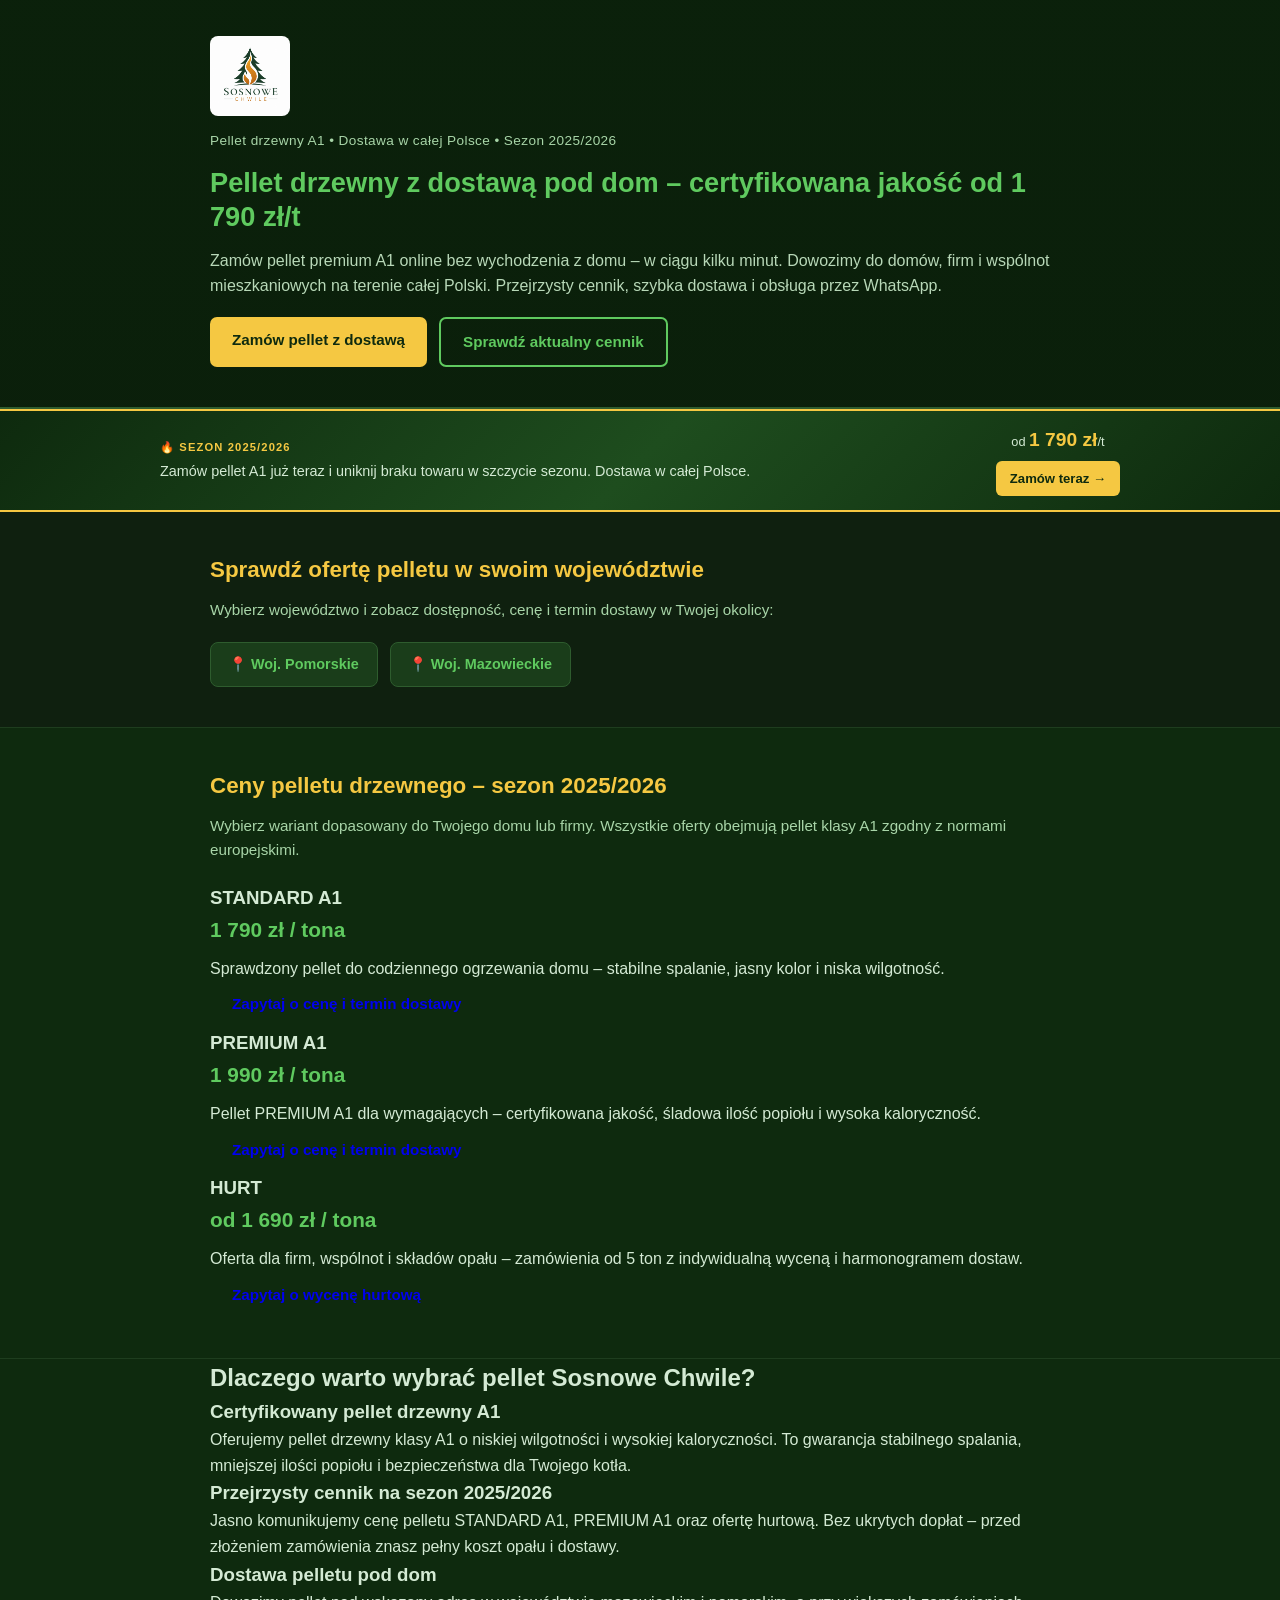
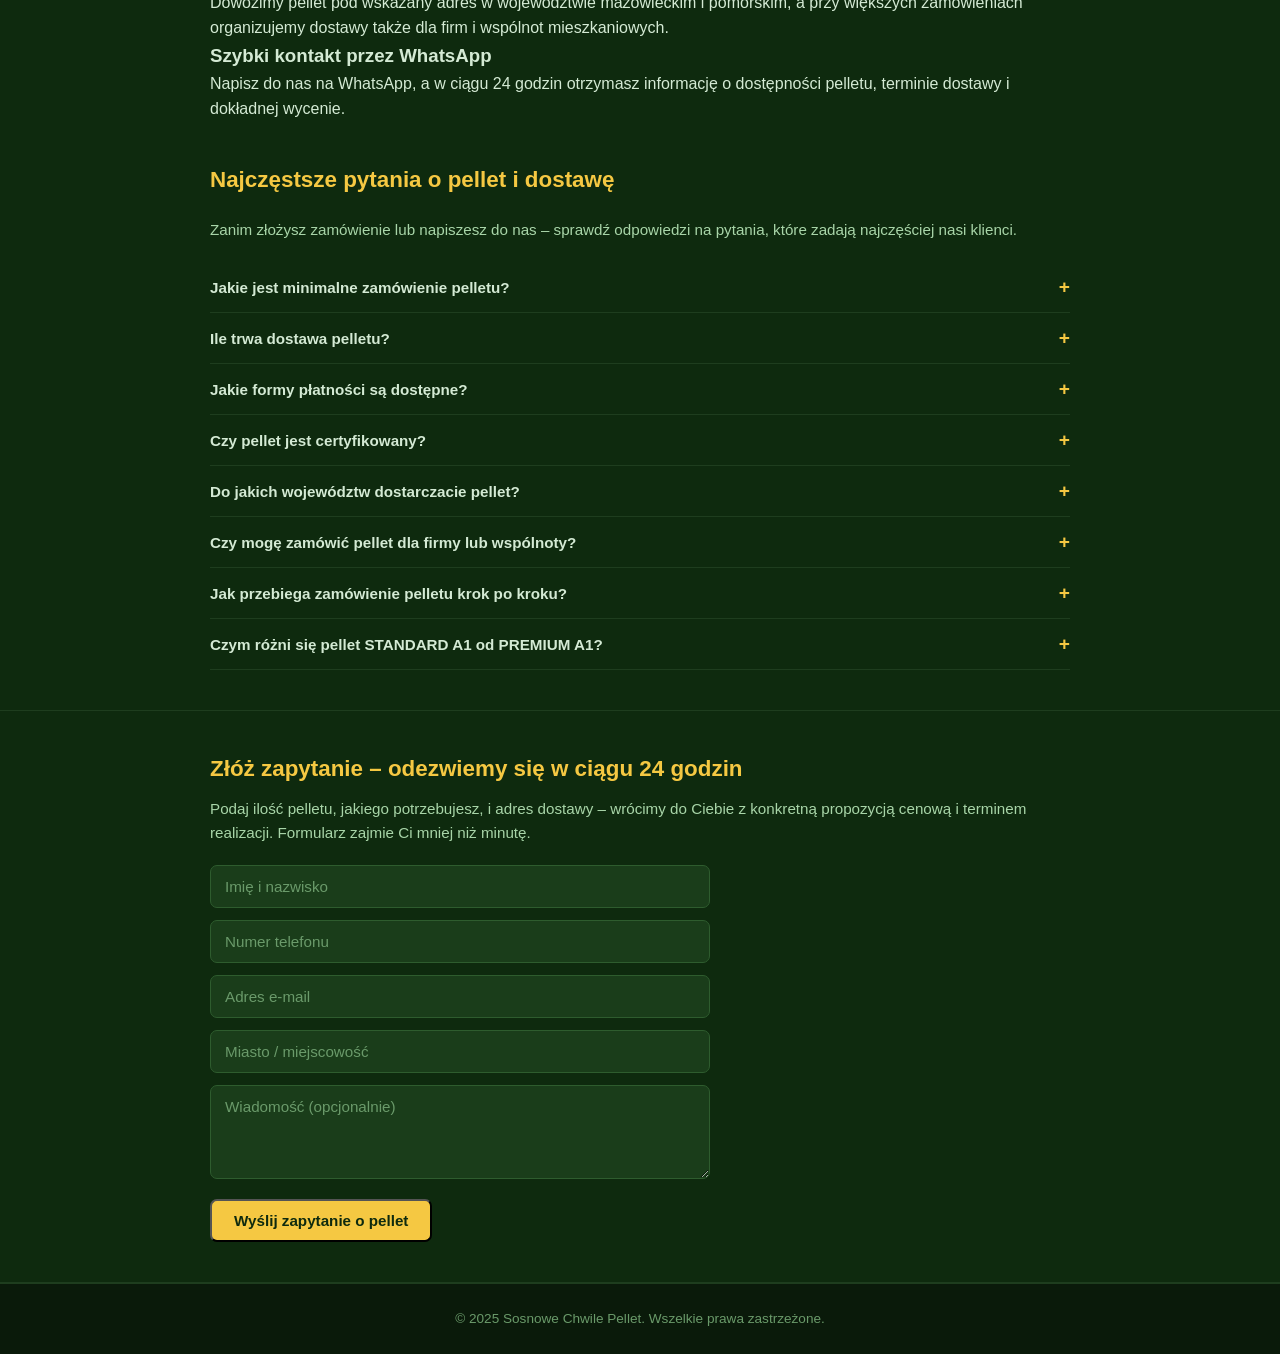
==== index.html @ df9f2a6e "Update index.html" ====
<!DOCTYPE html>
<html lang="pl">
<head>
  <meta charset="UTF-8" />
  <meta name="viewport" content="width=device-width, initial-scale=1.0" />
  <title>Pellet drzewny z dostawą w całej Polsce – Sosnowe Chwile | od 1 790 zł/t</title>
  <meta name="description" content="Kup certyfikowany pellet drzewny A1 online z dostawą pod dom w całej Polsce. Pellet STANDARD i PREMIUM dostępny już od 1 790 zł/t. Zamów przez WhatsApp lub formularz – dostawa w 2–5 dni roboczych." />
  <link rel="stylesheet" href="style.css" />

  <script type="application/ld+json">
  {
    "@context": "https://schema.org",
    "@type": "FAQPage",
    "mainEntity": [
      {
        "@type": "Question",
        "name": "Jakie jest minimalne zamówienie pelletu?",
        "acceptedAnswer": {
          "@type": "Answer",
          "text": "Minimalne zamówienie to zwykle jedna paleta pelletu (około 1 tona). W przypadku dostaw hurtowych minimalny próg wynosi 5 ton na jedno miejsce rozładunku."
        }
      },
      {
        "@type": "Question",
        "name": "Ile trwa dostawa pelletu?",
        "acceptedAnswer": {
          "@type": "Answer",
          "text": "Standardowo od 2 do 5 dni roboczych od potwierdzenia zamówienia. W szczycie sezonu grzewczego zalecamy zamawiać z wyprzedzeniem."
        }
      },
      {
        "@type": "Question",
        "name": "Jakie formy płatności są dostępne?",
        "acceptedAnswer": {
          "@type": "Answer",
          "text": "Możesz zapłacić przelewem, kartą lub online przez PayPal. Przy zamówieniach hurtowych pobieramy zaliczkę w wysokości 20–40% wartości zamówienia."
        }
      },
      {
        "@type": "Question",
        "name": "Czy pellet jest certyfikowany?",
        "acceptedAnswer": {
          "@type": "Answer",
          "text": "Tak – oferujemy wyłącznie pellet drzewny klasy A1, zgodny z normami europejskimi. Charakteryzuje się niską wilgotnością, wysoką kalorycznością i minimalną ilością popiołu."
        }
      },
      {
        "@type": "Question",
        "name": "Do jakich województw dostarczacie pellet?",
        "acceptedAnswer": {
          "@type": "Answer",
          "text": "Aktualnie obsługujemy województwo mazowieckie i pomorskie. Jeśli nie ma Twojego regionu na liście, napisz do nas – sprawdzimy możliwości dostawy w Twojej okolicy."
        }
      },
      {
        "@type": "Question",
        "name": "Czy mogę zamówić pellet dla firmy lub wspólnoty?",
        "acceptedAnswer": {
          "@type": "Answer",
          "text": "Tak – posiadamy specjalną ofertę hurtową dla firm, wspólnot mieszkaniowych, spółdzielni, hoteli i składów opału. Zamówienia od 5 ton, indywidualna wycena i możliwość planowania dostaw na cały sezon."
        }
      },
      {
        "@type": "Question",
        "name": "Jak przebiega zamówienie pelletu krok po kroku?",
        "acceptedAnswer": {
          "@type": "Answer",
          "text": "Wystarczy napisać do nas przez WhatsApp lub wypełnić formularz na stronie. Odezwiemy się w ciągu 24 godzin z potwierdzeniem dostępności, ceną i terminem dostawy."
        }
      },
      {
        "@type": "Question",
        "name": "Czym różni się pellet STANDARD A1 od PREMIUM A1?",
        "acceptedAnswer": {
          "@type": "Answer",
          "text": "Oba warianty to pellet klasy A1, jednak PREMIUM A1 wyróżnia się wyższą kalorycznością, śladową ilością popiołu i bardziej jednorodnym składem. STANDARD A1 to świetny wybór dla większości domowych kotłów w dobrej cenie."
        }
      }
    ]
  }
  </script>
</head>
<body>

  <header class="hero">
    <div class="container hero-inner">
      <img src="logo-sosnowe-chwile.png" alt="Sosnowe Chwile" class="logo">
      <span class="badge">Pellet drzewny A1 • Dostawa w całej Polsce • Sezon 2025/2026</span>
      <h1>Pellet drzewny z dostawą pod dom – certyfikowana jakość od 1 790 zł/t</h1>
      <p>Zamów pellet premium A1 online bez wychodzenia z domu – w ciągu kilku minut. Dowozimy do domów, firm i wspólnot mieszkaniowych na terenie całej Polski. Przejrzysty cennik, szybka dostawa i obsługa przez WhatsApp.</p>
      <div class="hero-actions">
        <a class="btn btn-primary" href="#zamow">Zamów pellet z dostawą</a>
        <a class="btn btn-secondary" href="#oferta">Sprawdź aktualny cennik</a>
      </div>
    </div>
  </header>

  <!-- Baner promocyjny -->
  <section class="banner-promo">
    <a href="#oferta" class="banner-link">
      <div class="banner-inner">
        <div class="banner-left">
          <span class="banner-badge">🔥 SEZON 2025/2026</span>
          <p class="banner-headline">Zamów pellet A1 już teraz i uniknij braku towaru w szczycie sezonu. Dostawa w całej Polsce.</p>
        </div>
        <div class="banner-right">
          <span class="banner-price">od <strong>1 790 zł</strong>/t</span>
          <span class="banner-btn">Zamów teraz →</span>
        </div>
      </div>
    </a>
  </section>

  <!-- Sekcja Regionów -->
  <section class="section region-section">
    <div class="container">
      <h2>Sprawdź ofertę pelletu w swoim województwie</h2>
      <p class="lead">Wybierz województwo i zobacz dostępność, cenę i termin dostawy w Twojej okolicy:</p>
      <div class="region-grid">
        <a href="/pomorskie" class="btn-region">📍 Woj. Pomorskie</a>
        <a href="/mazowieckie" class="btn-region">📍 Woj. Mazowieckie</a>
      </div>
    </div>
  </section>

  <!-- Sekcja Oferty / Cennik -->
  <section id="oferta" class="section">
    <div class="container">
      <h2>Ceny pelletu drzewnego – sezon 2025/2026</h2>
      <p class="lead">
        Wybierz wariant dopasowany do Twojego domu lub firmy. Wszystkie oferty obejmują pellet klasy A1 zgodny z normami europejskimi.
      </p>

      <div class="offer-grid">
        <article class="offer-card">
          <h3>STANDARD A1</h3>
          <p class="price">1 790 zł / tona</p>
          <p>Sprawdzony pellet do codziennego ogrzewania domu – stabilne spalanie, jasny kolor i niska wilgotność.</p>
          <a class="btn" href="https://wa.me/48793573900?text=Dzie%C5%84%20dobry,%20interesuje%20mnie%20Pellet%20STANDARD%20A1">
            Zapytaj o cenę i termin dostawy
          </a>
        </article>

        <article class="offer-card featured">
          <h3>PREMIUM A1</h3>
          <p class="price">1 990 zł / tona</p>
          <p>Pellet PREMIUM A1 dla wymagających – certyfikowana jakość, śladowa ilość popiołu i wysoka kaloryczność.</p>
          <a class="btn" href="https://wa.me/48793573900?text=Dzie%C5%84%20dobry,%20interesuje%20mnie%20Pellet%20PREMIUM%20A1">
            Zapytaj o cenę i termin dostawy
          </a>
        </article>

        <article class="offer-card">
          <h3>HURT</h3>
          <p class="price">od 1 690 zł / tona</p>
          <p>Oferta dla firm, wspólnot i składów opału – zamówienia od 5 ton z indywidualną wyceną i harmonogramem dostaw.</p>
          <a class="btn" href="https://wa.me/48793573900?text=Dzie%C5%84%20dobry,%20interesuje%20mnie%20oferta%20HURTOWA">
            Zapytaj o wycenę hurtową
          </a>
        </article>
      </div>
    </div>
  </section>

  <!-- Sekcja korzyści (opcjonalna – możesz podpiąć CSS pod .benefits / .benefits-grid) -->
  <section class="benefits">
    <div class="container">
      <h2>Dlaczego warto wybrać pellet Sosnowe Chwile?</h2>
      <div class="benefits-grid">
        <article class="benefit">
          <h3>Certyfikowany pellet drzewny A1</h3>
          <p>
            Oferujemy pellet drzewny klasy A1 o niskiej wilgotności i wysokiej kaloryczności. To gwarancja stabilnego spalania, mniejszej ilości popiołu i bezpieczeństwa dla Twojego kotła.
          </p>
        </article>

        <article class="benefit">
          <h3>Przejrzysty cennik na sezon 2025/2026</h3>
          <p>
            Jasno komunikujemy cenę pelletu STANDARD A1, PREMIUM A1 oraz ofertę hurtową. Bez ukrytych dopłat – przed złożeniem zamówienia znasz pełny koszt opału i dostawy.
          </p>
        </article>

        <article class="benefit">
          <h3>Dostawa pelletu pod dom</h3>
          <p>
            Dowozimy pellet pod wskazany adres w województwie mazowieckim i pomorskim, a przy większych zamówieniach organizujemy dostawy także dla firm i wspólnot mieszkaniowych.
          </p>
        </article>

        <article class="benefit">
          <h3>Szybki kontakt przez WhatsApp</h3>
          <p>
            Napisz do nas na WhatsApp, a w ciągu 24 godzin otrzymasz informację o dostępności pelletu, terminie dostawy i dokładnej wycenie.
          </p>
        </article>
      </div>
    </div>
  </section>

  <!-- FAQ -->
  <section class="faq-section" id="faq">
    <div class="container">
      <h2>Najczęstsze pytania o pellet i dostawę</h2>
      <p class="lead">Zanim złożysz zamówienie lub napiszesz do nas – sprawdź odpowiedzi na pytania, które zadają najczęściej nasi klienci.</p>

      <div class="faq-item">
        <button class="faq-question">Jakie jest minimalne zamówienie pelletu? <span class="faq-icon">+</span></button>
        <div class="faq-answer"><p>Minimalne zamówienie to zwykle jedna paleta pelletu (około 1 tona). W przypadku dostaw hurtowych minimalny próg wynosi 5 ton na jedno miejsce rozładunku.</p></div>
      </div>

      <div class="faq-item">
        <button class="faq-question">Ile trwa dostawa pelletu? <span class="faq-icon">+</span></button>
        <div class="faq-answer"><p>Standardowo dostawa zajmuje od 2 do 5 dni roboczych od potwierdzenia zamówienia. W szczycie sezonu grzewczego zalecamy zamawiać z wyprzedzeniem – dostępność terminów jest wtedy ograniczona.</p></div>
      </div>

      <div class="faq-item">
        <button class="faq-question">Jakie formy płatności są dostępne? <span class="faq-icon">+</span></button>
        <div class="faq-answer"><p>Możesz zapłacić przelewem, kartą lub online przez PayPal. Przy zamówieniach hurtowych pobieramy zaliczkę w wysokości 20–40% wartości zamówienia – reszta płatna najpóźniej w dniu dostawy.</p></div>
      </div>

      <div class="faq-item">
        <button class="faq-question">Czy pellet jest certyfikowany? <span class="faq-icon">+</span></button>
        <div class="faq-answer"><p>Tak – oferujemy wyłącznie pellet drzewny klasy A1, zgodny z normami europejskimi. Charakteryzuje się niską wilgotnością, wysoką kalorycznością i minimalną ilością popiołu. Nadaje się do wszystkich typów kotłów i kominków na pellet.</p></div>
      </div>

      <div class="faq-item">
        <button class="faq-question">Do jakich województw dostarczacie pellet? <span class="faq-icon">+</span></button>
        <div class="faq-answer"><p>Aktualnie obsługujemy województwo mazowieckie i pomorskie. Jeśli nie ma Twojego regionu na liście, napisz do nas przez WhatsApp lub formularz – sprawdzimy możliwości dostawy w Twojej okolicy.</p></div>
      </div>

      <div class="faq-item">
        <button class="faq-question">Czy mogę zamówić pellet dla firmy lub wspólnoty? <span class="faq-icon">+</span></button>
        <div class="faq-answer"><p>Tak – posiadamy specjalną ofertę hurtową dla firm, wspólnot mieszkaniowych, spółdzielni, hoteli i składów opału. Zamówienia od 5 ton, indywidualna wycena i możliwość planowania dostaw na cały sezon grzewczy.</p></div>
      </div>

      <div class="faq-item">
        <button class="faq-question">Jak przebiega zamówienie pelletu krok po kroku? <span class="faq-icon">+</span></button>
        <div class="faq-answer"><p>Wystarczy napisać do nas przez WhatsApp lub wypełnić formularz na stronie. Odezwiemy się w ciągu 24 godzin z potwierdzeniem dostępności, ceną i proponowanym terminem dostawy. Po wpłacie zaliczki rezerwujemy dla Ciebie towar i transport.</p></div>
      </div>

      <div class="faq-item">
        <button class="faq-question">Czym różni się pellet STANDARD A1 od PREMIUM A1? <span class="faq-icon">+</span></button>
        <div class="faq-answer"><p>Oba warianty to pellet klasy A1, jednak PREMIUM A1 wyróżnia się wyższą kalorycznością, śladową ilością popiołu i bardziej jednorodnym składem. Sprawdzi się szczególnie w nowoczesnych kotłach. STANDARD A1 to świetny wybór dla większości domowych kotłów w dobrej cenie.</p></div>
      </div>

    </div>
  </section>

  <!-- Formularz kontaktowy -->
  <section class="section" id="zamow">
    <div class="container">
      <h2>Złóż zapytanie – odezwiemy się w ciągu 24 godzin</h2>
      <p class="lead">Podaj ilość pelletu, jakiego potrzebujesz, i adres dostawy – wrócimy do Ciebie z konkretną propozycją cenową i terminem realizacji. Formularz zajmie Ci mniej niż minutę.</p>
      <div class="form-wrap">
        <form action="https://formspree.io/f/xnnjovkv" method="POST">
          <input type="text" name="name" placeholder="Imię i nazwisko" required />
          <input type="tel" name="phone" placeholder="Numer telefonu" required />
          <input type="email" name="email" placeholder="Adres e-mail" required />
          <input type="text" name="city" placeholder="Miasto / miejscowość" required />
          <textarea name="message" rows="4" placeholder="Wiadomość (opcjonalnie)"></textarea>
          <button class="btn btn-primary" type="submit">Wyślij zapytanie o pellet</button>
        </form>
      </div>
    </div>
  </section>

  <footer class="footer">
    <div class="container">
      <p>© 2025 Sosnowe Chwile Pellet. Wszelkie prawa zastrzeżone.</p>
    </div>
  </footer>

  <script>
    document.querySelectorAll('.faq-question').forEach(btn => {
      btn.addEventListener('click', () => {
        const item = btn.closest('.faq-item');
        item.classList.toggle('open');
      });
    });
  </script>
</body>
</html>
---- style.css ----
/* === RESET & BASE === */
*, *::before, *::after {
  box-sizing: border-box;
  margin: 0;
  padding: 0;
}

body {
  font-family: 'Segoe UI', Arial, sans-serif;
  background-color: #0e2a0e;
  color: #d4ead4;
  line-height: 1.6;
}

.container {
  max-width: 900px;
  margin: 0 auto;
  padding: 0 20px;
}

/* === HERO === */
.hero {
  background-image:
    linear-gradient(rgba(10, 30, 10, 0.78), rgba(10, 30, 10, 0.88)),
    url('https://images.unsplash.com/photo-1611273426858-450d8e3c9fce?w=1200&q=80');
  background-size: cover;
  background-position: center;
  background-repeat: no-repeat;
  border-bottom: 2px solid #2e5c2e;
  margin-top: 0;
}

.hero-inner {
  padding: 36px 20px 40px;
  display: flex;
  flex-direction: column;
  gap: 14px;
}

.logo {
  width: 80px;
  height: auto;
  border-radius: 8px;
}

.badge {
  font-size: 0.85rem;
  color: #a8d5a8;
  letter-spacing: 0.03em;
}

.hero h1 {
  font-size: 1.7rem;
  color: #5fca5f;
  line-height: 1.25;
}

.hero p {
  font-size: 1rem;
  color: #b8d8b8;
}

.hero-actions {
  display: flex;
  gap: 12px;
  flex-wrap: wrap;
  margin-top: 4px;
}

/* === BUTTONS === */
.btn {
  display: inline-block;
  padding: 11px 22px;
  border-radius: 7px;
  font-weight: 700;
  font-size: 0.95rem;
  text-decoration: none;
  transition: background 0.2s;
}

.btn-primary {
  background: #f5c842;
  color: #0e2a0e;
}

.btn-primary:hover { background: #ffd700; }

.btn-secondary {
  background: transparent;
  color: #5fca5f;
  border: 2px solid #5fca5f;
}

.btn-secondary:hover {
  background: #5fca5f;
  color: #0e2a0e;
}

.btn-whatsapp {
  background: #25D366;
  color: #fff;
  padding: 10px 18px;
  border-radius: 7px;
  font-weight: 700;
  text-decoration: none;
  display: inline-block;
  margin-top: 8px;
}

.btn-whatsapp:hover { background: #1ebe5b; }
/* === BANER === */
.banner-promo {
  width: 100%;
  background: linear-gradient(135deg, #0e2a0e 0%, #1e4d1e 50%, #0e2a0e 100%);
  border-top: 2px solid #f5c842;
  border-bottom: 2px solid #f5c842;
}

.banner-link {
  display: block;
  text-decoration: none;
  padding: 14px 20px;
}

.banner-inner {
  display: flex;
  align-items: center;
  justify-content: space-between;
  gap: 12px;
  max-width: 960px;
  margin: 0 auto;
}

.banner-left {
  display: flex;
  flex-direction: column;
  gap: 3px;
}

.banner-badge {
  font-size: 0.7rem;
  font-weight: 700;
  letter-spacing: 0.1em;
  text-transform: uppercase;
  color: #f5c842;
}

.banner-headline {
  margin: 0;
  font-size: 0.9rem;
  color: #d4ead4;
}

.banner-right {
  display: flex;
  flex-direction: column;
  align-items: center;
  gap: 5px;
  flex-shrink: 0;
}

.banner-price { font-size: 0.8rem; color: #d4ead4; }
.banner-price strong { font-size: 1.2rem; color: #f5c842; font-weight: 800; }

.banner-btn {
  background: #f5c842;
  color: #0e2a0e;
  padding: 7px 14px;
  border-radius: 6px;
  font-weight: 700;
  font-size: 0.82rem;
  white-space: nowrap;
}

.banner-link:hover .banner-btn { background: #ffd700; }

/* === SEKCJE === */
.section { padding: 40px 0; border-bottom: 1px solid #1e3d1e; }
.section h2 { font-size: 1.4rem; color: #f5c842; margin-bottom: 10px; }
.lead { color: #a8d5a8; font-size: 0.95rem; margin-bottom: 20px; }

.region-section { background: #0f200f; }
.region-grid { display: flex; flex-wrap: wrap; gap: 12px; margin-top: 12px; }

.btn-region {
  background: #1a3d1a;
  color: #5fca5f;
  border: 1px solid #2e5c2e;
  padding: 10px 18px;
  border-radius: 8px;
  text-decoration: none;
  font-size: 0.9rem;
  font-weight: 600;
}

.btn-region:hover { background: #2e5c2e; }

/* === CENNIK === */
.pricing-grid {
  display: flex;
  gap: 16px;
  overflow-x: auto;
  padding-bottom: 12px;
  scroll-snap-type: x mandatory;
  -webkit-overflow-scrolling: touch;
}

.pricing-card {
  min-width: 220px;
  flex-shrink: 0;
  background: #1a3d1a;
  border: 1px solid #2e5c2e;
  border-radius: 12px;
  padding: 20px;
  scroll-snap-align: start;
}

.pricing-card h3 { color: #f5c842; font-size: 1rem; margin-bottom: 8px; }
.price { font-size: 1.3rem; font-weight: 800; color: #5fca5f; margin-bottom: 10px; }
.muted { font-size: 0.85rem; color: #8ab88a; }

/* === FAQ === */
.faq-section { padding: 40px 0; border-bottom: 1px solid #1e3d1e; }
.faq-section h2 { font-size: 1.4rem; color: #f5c842; margin-bottom: 20px; }
.faq-item { border-bottom: 1px solid #1e3d1e; }

.faq-question {
  width: 100%;
  background: none;
  border: none;
  color: #d4ead4;
  font-size: 0.95rem;
  text-align: left;
  padding: 14px 0;
  cursor: pointer;
  display: flex;
  justify-content: space-between;
  align-items: center;
  font-weight: 600;
}

.faq-icon { color: #f5c842; font-size: 1.2rem; font-weight: 700; }
.faq-answer { display: none; padding: 0 0 14px; color: #a8d5a8; font-size: 0.9rem; }
.faq-item.open .faq-answer { display: block; }

/* === FORMULARZ === */
.form-wrap { max-width: 500px; }

form input, form textarea {
  width: 100%;
  background: #1a3d1a;
  border: 1px solid #2e5c2e;
  border-radius: 7px;
  color: #d4ead4;
  padding: 12px 14px;
  font-size: 0.95rem;
  margin-bottom: 12px;
  outline: none;
  font-family: inherit;
}

form input::placeholder, form textarea::placeholder { color: #6a9a6a; }
form input:focus, form textarea:focus { border-color: #5fca5f; }

/* === FOOTER === */
.footer {
  background: #0a1a0a;
  padding: 24px 0;
  text-align: center;
  color: #6a9a6a;
  font-size: 0.85rem;
  border-top: 1px solid #1e3d1e;
}
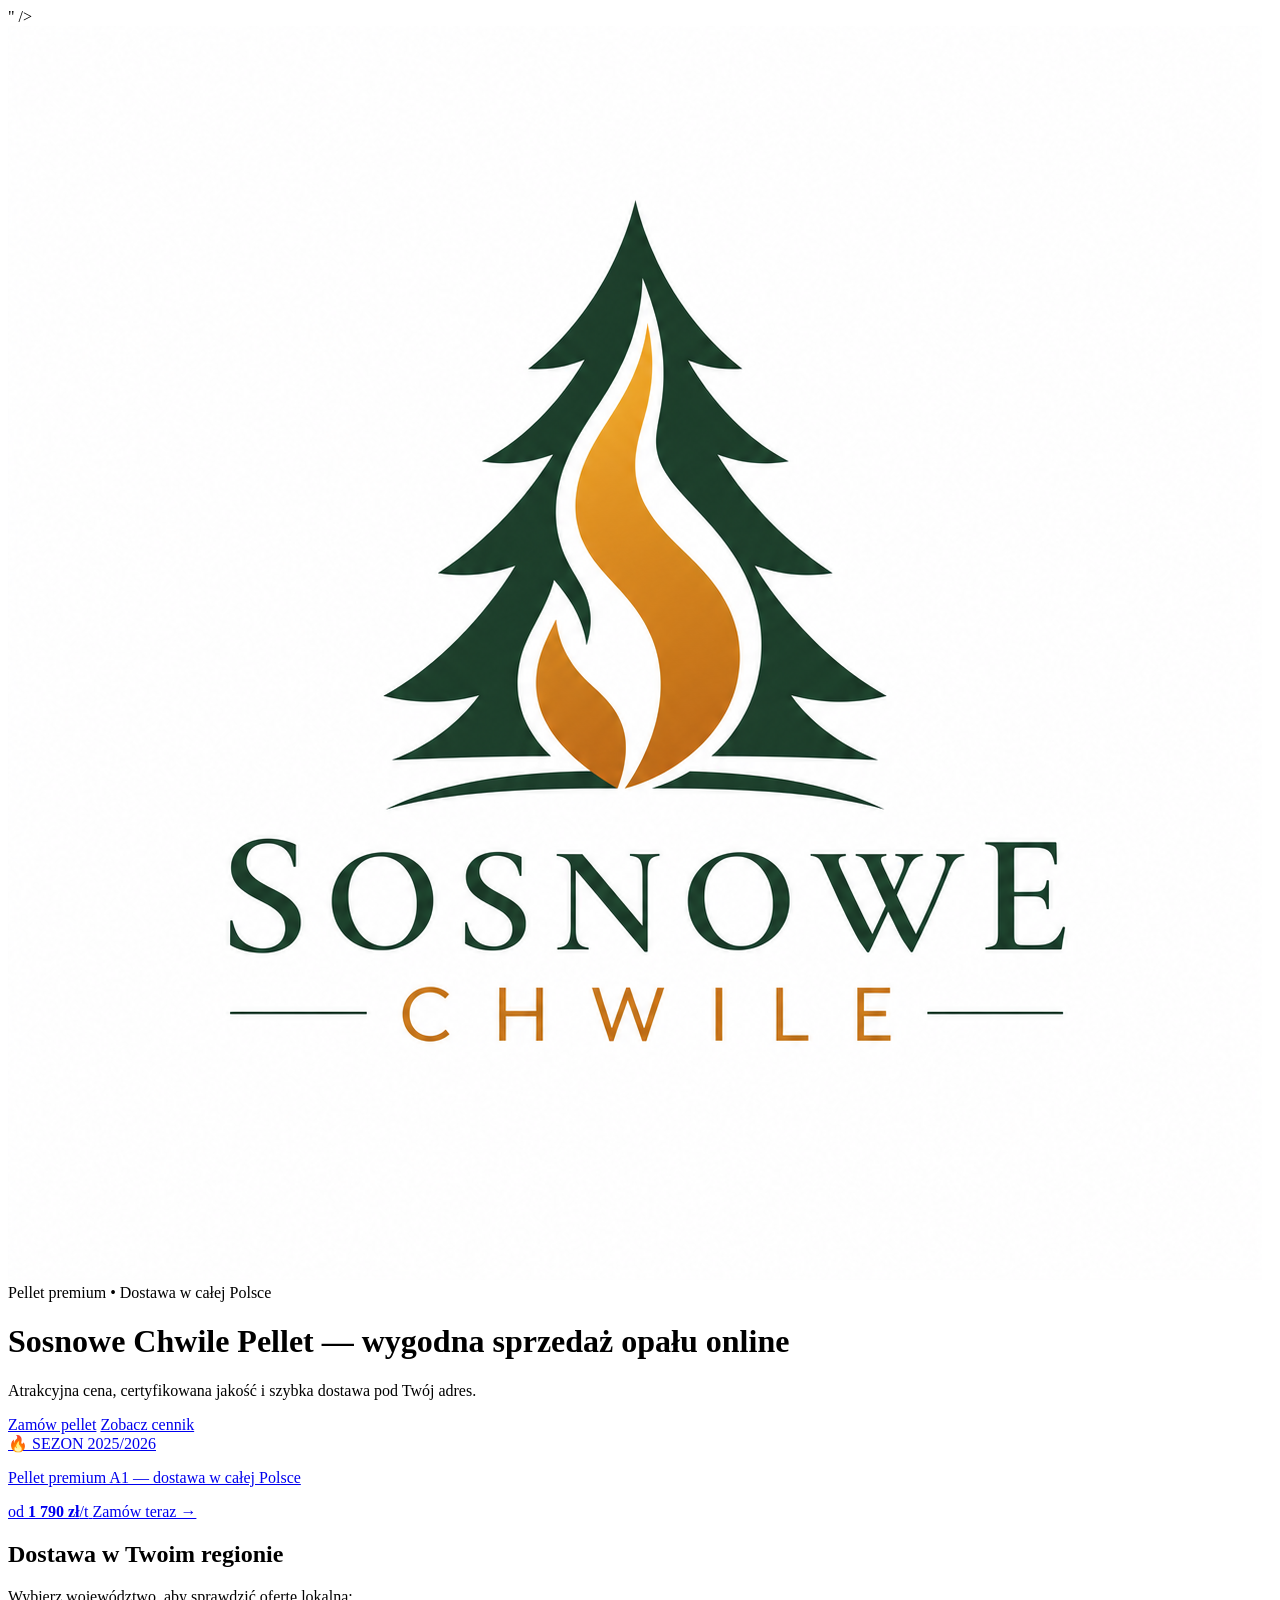
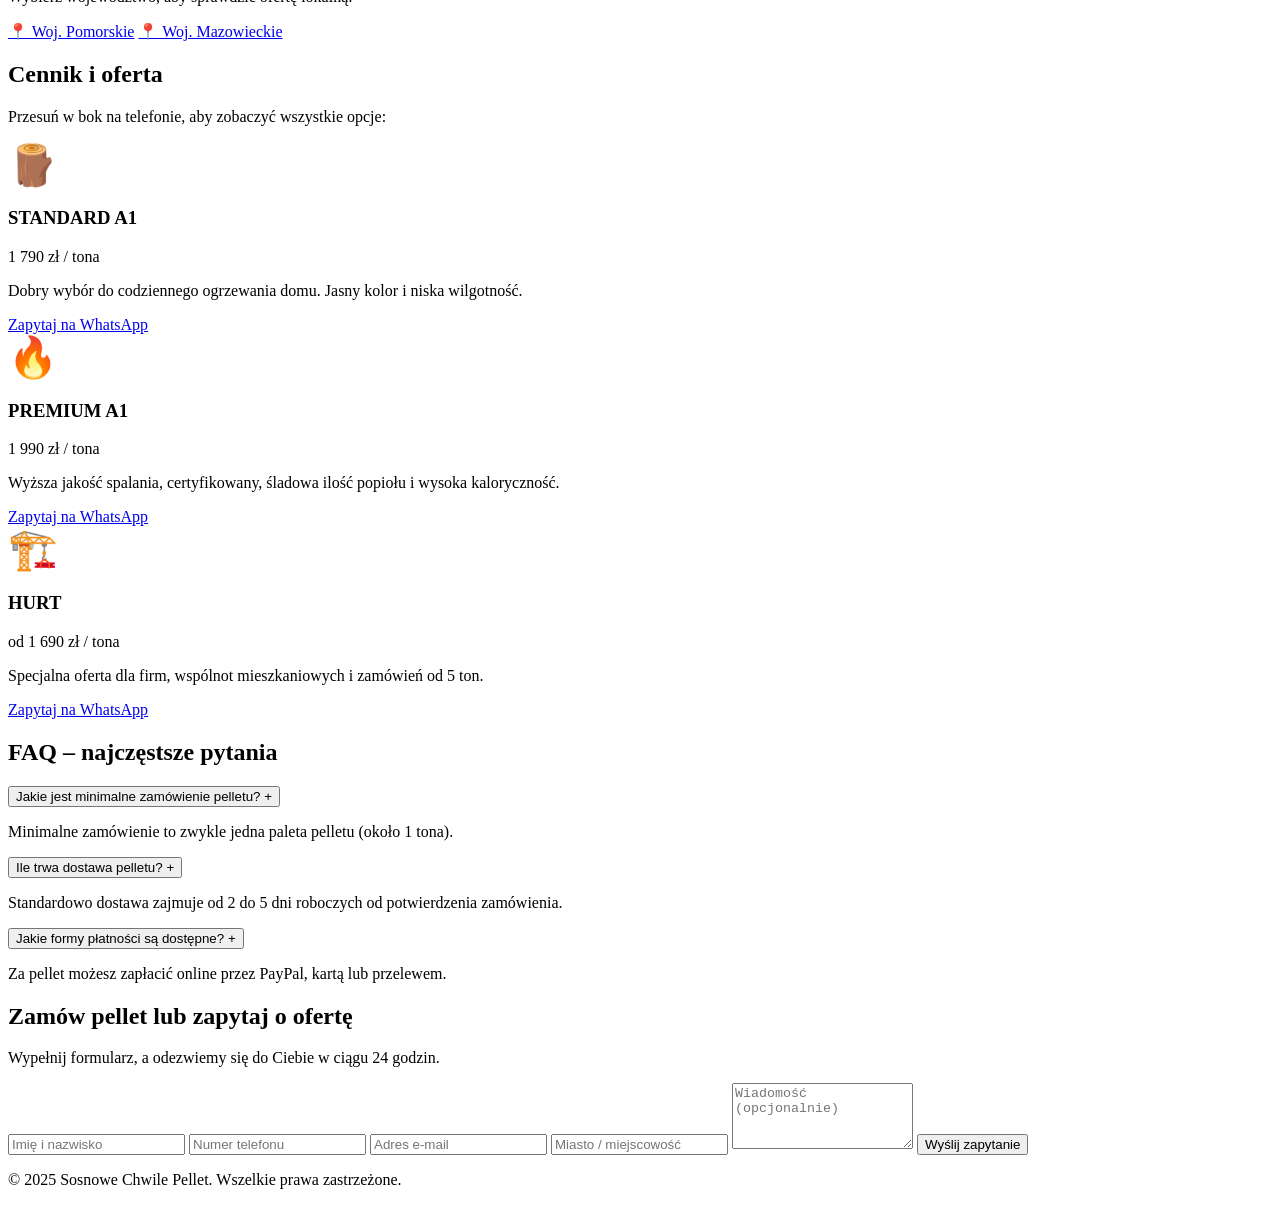
==== commit 7507c62b: "Update index.html" ====
--- a/index.html
+++ b/index.html
@@ -3,10 +3,9 @@
 <head>
   <meta charset="UTF-8" />
   <meta name="viewport" content="width=device-width, initial-scale=1.0" />
-  <title>Pellet drzewny z dostawą w całej Polsce – Sosnowe Chwile | od 1 790 zł/t</title>
-  <meta name="description" content="Kup certyfikowany pellet drzewny A1 online z dostawą pod dom w całej Polsce. Pellet STANDARD i PREMIUM dostępny już od 1 790 zł/t. Zamów przez WhatsApp lub formularz – dostawa w 2–5 dni roboczych." />
-  <link rel="stylesheet" href="style.css" />
-
+  <title>Sosnowe Chwile Pellet | Pellet z dostawą</title>
+  <meta name="description" content="Sprzedaż pelletu drzewnego premium z dostawą w całej Polsce. Cennik, oferta, szybki kontakt, płatność PayPal i kartą." />
+  " />
   <script type="application/ld+json">
   {
     "@context": "https://schema.org",
@@ -17,7 +16,7 @@
         "name": "Jakie jest minimalne zamówienie pelletu?",
         "acceptedAnswer": {
           "@type": "Answer",
-          "text": "Minimalne zamówienie to zwykle jedna paleta pelletu (około 1 tona). W przypadku dostaw hurtowych minimalny próg wynosi 5 ton na jedno miejsce rozładunku."
+          "text": "Minimalne zamówienie to zwykle jedna paleta pelletu (około 1 tona)."
         }
       },
       {
@@ -25,7 +24,7 @@
         "name": "Ile trwa dostawa pelletu?",
         "acceptedAnswer": {
           "@type": "Answer",
-          "text": "Standardowo od 2 do 5 dni roboczych od potwierdzenia zamówienia. W szczycie sezonu grzewczego zalecamy zamawiać z wyprzedzeniem."
+          "text": "Standardowo od 2 do 5 dni roboczych od potwierdzenia zamówienia."
         }
       },
       {
@@ -33,47 +32,7 @@
         "name": "Jakie formy płatności są dostępne?",
         "acceptedAnswer": {
           "@type": "Answer",
-          "text": "Możesz zapłacić przelewem, kartą lub online przez PayPal. Przy zamówieniach hurtowych pobieramy zaliczkę w wysokości 20–40% wartości zamówienia."
-        }
-      },
-      {
-        "@type": "Question",
-        "name": "Czy pellet jest certyfikowany?",
-        "acceptedAnswer": {
-          "@type": "Answer",
-          "text": "Tak – oferujemy wyłącznie pellet drzewny klasy A1, zgodny z normami europejskimi. Charakteryzuje się niską wilgotnością, wysoką kalorycznością i minimalną ilością popiołu."
-        }
-      },
-      {
-        "@type": "Question",
-        "name": "Do jakich województw dostarczacie pellet?",
-        "acceptedAnswer": {
-          "@type": "Answer",
-          "text": "Aktualnie obsługujemy województwo mazowieckie i pomorskie. Jeśli nie ma Twojego regionu na liście, napisz do nas – sprawdzimy możliwości dostawy w Twojej okolicy."
-        }
-      },
-      {
-        "@type": "Question",
-        "name": "Czy mogę zamówić pellet dla firmy lub wspólnoty?",
-        "acceptedAnswer": {
-          "@type": "Answer",
-          "text": "Tak – posiadamy specjalną ofertę hurtową dla firm, wspólnot mieszkaniowych, spółdzielni, hoteli i składów opału. Zamówienia od 5 ton, indywidualna wycena i możliwość planowania dostaw na cały sezon."
-        }
-      },
-      {
-        "@type": "Question",
-        "name": "Jak przebiega zamówienie pelletu krok po kroku?",
-        "acceptedAnswer": {
-          "@type": "Answer",
-          "text": "Wystarczy napisać do nas przez WhatsApp lub wypełnić formularz na stronie. Odezwiemy się w ciągu 24 godzin z potwierdzeniem dostępności, ceną i terminem dostawy."
-        }
-      },
-      {
-        "@type": "Question",
-        "name": "Czym różni się pellet STANDARD A1 od PREMIUM A1?",
-        "acceptedAnswer": {
-          "@type": "Answer",
-          "text": "Oba warianty to pellet klasy A1, jednak PREMIUM A1 wyróżnia się wyższą kalorycznością, śladową ilością popiołu i bardziej jednorodnym składem. STANDARD A1 to świetny wybór dla większości domowych kotłów w dobrej cenie."
+          "text": "Za pellet możesz zapłacić online przez PayPal, kartą lub przelewem."
         }
       }
     ]
@@ -81,16 +40,15 @@
   </script>
 </head>
 <body>
-
   <header class="hero">
     <div class="container hero-inner">
       <img src="logo-sosnowe-chwile.png" alt="Sosnowe Chwile" class="logo">
-      <span class="badge">Pellet drzewny A1 • Dostawa w całej Polsce • Sezon 2025/2026</span>
-      <h1>Pellet drzewny z dostawą pod dom – certyfikowana jakość od 1 790 zł/t</h1>
-      <p>Zamów pellet premium A1 online bez wychodzenia z domu – w ciągu kilku minut. Dowozimy do domów, firm i wspólnot mieszkaniowych na terenie całej Polski. Przejrzysty cennik, szybka dostawa i obsługa przez WhatsApp.</p>
+      <span class="badge">Pellet premium • Dostawa w całej Polsce</span>
+      <h1>Sosnowe Chwile Pellet — wygodna sprzedaż opału online</h1>
+      <p>Atrakcyjna cena, certyfikowana jakość i szybka dostawa pod Twój adres.</p>
       <div class="hero-actions">
-        <a class="btn btn-primary" href="#zamow">Zamów pellet z dostawą</a>
-        <a class="btn btn-secondary" href="#oferta">Sprawdź aktualny cennik</a>
+        <a class="btn btn-primary" href="#zamow">Zamów pellet</a>
+        <a class="btn btn-secondary" href="#oferta">Zobacz cennik</a>
       </div>
     </div>
   </header>
@@ -101,7 +59,7 @@
       <div class="banner-inner">
         <div class="banner-left">
           <span class="banner-badge">🔥 SEZON 2025/2026</span>
-          <p class="banner-headline">Zamów pellet A1 już teraz i uniknij braku towaru w szczycie sezonu. Dostawa w całej Polsce.</p>
+          <p class="banner-headline">Pellet premium A1 — dostawa w całej Polsce</p>
         </div>
         <div class="banner-right">
           <span class="banner-price">od <strong>1 790 zł</strong>/t</span>
@@ -114,8 +72,8 @@
   <!-- Sekcja Regionów -->
   <section class="section region-section">
     <div class="container">
-      <h2>Sprawdź ofertę pelletu w swoim województwie</h2>
-      <p class="lead">Wybierz województwo i zobacz dostępność, cenę i termin dostawy w Twojej okolicy:</p>
+      <h2>Dostawa w Twoim regionie</h2>
+      <p class="lead">Wybierz województwo, aby sprawdzić ofertę lokalną:</p>
       <div class="region-grid">
         <a href="/pomorskie" class="btn-region">📍 Woj. Pomorskie</a>
         <a href="/mazowieckie" class="btn-region">📍 Woj. Mazowieckie</a>
@@ -123,77 +81,33 @@
     </div>
   </section>
 
-  <!-- Sekcja Oferty / Cennik -->
-  <section id="oferta" class="section">
+  <!-- Sekcja Oferty -->
+  <section class="section" id="oferta">
     <div class="container">
-      <h2>Ceny pelletu drzewnego – sezon 2025/2026</h2>
-      <p class="lead">
-        Wybierz wariant dopasowany do Twojego domu lub firmy. Wszystkie oferty obejmują pellet klasy A1 zgodny z normami europejskimi.
-      </p>
-
-      <div class="offer-grid">
-        <article class="offer-card">
+      <h2>Cennik i oferta</h2>
+      <p class="lead">Przesuń w bok na telefonie, aby zobaczyć wszystkie opcje:</p>
+      <div class="pricing-grid">
+        <div class="pricing-card">
+          <div style="font-size:40px; margin-bottom:10px;">🪵</div>
           <h3>STANDARD A1</h3>
-          <p class="price">1 790 zł / tona</p>
-          <p>Sprawdzony pellet do codziennego ogrzewania domu – stabilne spalanie, jasny kolor i niska wilgotność.</p>
-          <a class="btn" href="https://wa.me/48793573900?text=Dzie%C5%84%20dobry,%20interesuje%20mnie%20Pellet%20STANDARD%20A1">
-            Zapytaj o cenę i termin dostawy
-          </a>
-        </article>
-
-        <article class="offer-card featured">
+          <div class="price">1 790 zł / tona</div>
+          <p class="muted">Dobry wybór do codziennego ogrzewania domu. Jasny kolor i niska wilgotność.</p>
+          <a class="btn btn-whatsapp" href="https://wa.me/48793573900?text=Dzień%20dobry,%20interesuje%20mnie%20Pellet%20STANDARD%20A1" target="_blank">Zapytaj na WhatsApp</a>
+        </div>
+        <div class="pricing-card">
+          <div style="font-size:40px; margin-bottom:10px;">🔥</div>
           <h3>PREMIUM A1</h3>
-          <p class="price">1 990 zł / tona</p>
-          <p>Pellet PREMIUM A1 dla wymagających – certyfikowana jakość, śladowa ilość popiołu i wysoka kaloryczność.</p>
-          <a class="btn" href="https://wa.me/48793573900?text=Dzie%C5%84%20dobry,%20interesuje%20mnie%20Pellet%20PREMIUM%20A1">
-            Zapytaj o cenę i termin dostawy
-          </a>
-        </article>
-
-        <article class="offer-card">
+          <div class="price">1 990 zł / tona</div>
+          <p class="muted">Wyższa jakość spalania, certyfikowany, śladowa ilość popiołu i wysoka kaloryczność.</p>
+          <a class="btn btn-whatsapp" href="https://wa.me/48793573900?text=Dzień%20dobry,%20interesuje%20mnie%20Pellet%20PREMIUM%20A1" target="_blank">Zapytaj na WhatsApp</a>
+        </div>
+        <div class="pricing-card">
+          <div style="font-size:40px; margin-bottom:10px;">🏗️</div>
           <h3>HURT</h3>
-          <p class="price">od 1 690 zł / tona</p>
-          <p>Oferta dla firm, wspólnot i składów opału – zamówienia od 5 ton z indywidualną wyceną i harmonogramem dostaw.</p>
-          <a class="btn" href="https://wa.me/48793573900?text=Dzie%C5%84%20dobry,%20interesuje%20mnie%20oferta%20HURTOWA">
-            Zapytaj o wycenę hurtową
-          </a>
-        </article>
-      </div>
-    </div>
-  </section>
-
-  <!-- Sekcja korzyści (opcjonalna – możesz podpiąć CSS pod .benefits / .benefits-grid) -->
-  <section class="benefits">
-    <div class="container">
-      <h2>Dlaczego warto wybrać pellet Sosnowe Chwile?</h2>
-      <div class="benefits-grid">
-        <article class="benefit">
-          <h3>Certyfikowany pellet drzewny A1</h3>
-          <p>
-            Oferujemy pellet drzewny klasy A1 o niskiej wilgotności i wysokiej kaloryczności. To gwarancja stabilnego spalania, mniejszej ilości popiołu i bezpieczeństwa dla Twojego kotła.
-          </p>
-        </article>
-
-        <article class="benefit">
-          <h3>Przejrzysty cennik na sezon 2025/2026</h3>
-          <p>
-            Jasno komunikujemy cenę pelletu STANDARD A1, PREMIUM A1 oraz ofertę hurtową. Bez ukrytych dopłat – przed złożeniem zamówienia znasz pełny koszt opału i dostawy.
-          </p>
-        </article>
-
-        <article class="benefit">
-          <h3>Dostawa pelletu pod dom</h3>
-          <p>
-            Dowozimy pellet pod wskazany adres w województwie mazowieckim i pomorskim, a przy większych zamówieniach organizujemy dostawy także dla firm i wspólnot mieszkaniowych.
-          </p>
-        </article>
-
-        <article class="benefit">
-          <h3>Szybki kontakt przez WhatsApp</h3>
-          <p>
-            Napisz do nas na WhatsApp, a w ciągu 24 godzin otrzymasz informację o dostępności pelletu, terminie dostawy i dokładnej wycenie.
-          </p>
-        </article>
+          <div class="price">od 1 690 zł / tona</div>
+          <p class="muted">Specjalna oferta dla firm, wspólnot mieszkaniowych i zamówień od 5 ton.</p>
+          <a class="btn btn-whatsapp" href="https://wa.me/48793573900?text=Dzień%20dobry,%20interesuje%20mnie%20oferta%20HURTOWA" target="_blank">Zapytaj na WhatsApp</a>
+        </div>
       </div>
     </div>
   </section>
@@ -201,57 +115,27 @@
   <!-- FAQ -->
   <section class="faq-section" id="faq">
     <div class="container">
-      <h2>Najczęstsze pytania o pellet i dostawę</h2>
-      <p class="lead">Zanim złożysz zamówienie lub napiszesz do nas – sprawdź odpowiedzi na pytania, które zadają najczęściej nasi klienci.</p>
-
+      <h2>FAQ – najczęstsze pytania</h2>
       <div class="faq-item">
         <button class="faq-question">Jakie jest minimalne zamówienie pelletu? <span class="faq-icon">+</span></button>
-        <div class="faq-answer"><p>Minimalne zamówienie to zwykle jedna paleta pelletu (około 1 tona). W przypadku dostaw hurtowych minimalny próg wynosi 5 ton na jedno miejsce rozładunku.</p></div>
+        <div class="faq-answer"><p>Minimalne zamówienie to zwykle jedna paleta pelletu (około 1 tona).</p></div>
       </div>
-
       <div class="faq-item">
         <button class="faq-question">Ile trwa dostawa pelletu? <span class="faq-icon">+</span></button>
-        <div class="faq-answer"><p>Standardowo dostawa zajmuje od 2 do 5 dni roboczych od potwierdzenia zamówienia. W szczycie sezonu grzewczego zalecamy zamawiać z wyprzedzeniem – dostępność terminów jest wtedy ograniczona.</p></div>
+        <div class="faq-answer"><p>Standardowo dostawa zajmuje od 2 do 5 dni roboczych od potwierdzenia zamówienia.</p></div>
       </div>
-
       <div class="faq-item">
         <button class="faq-question">Jakie formy płatności są dostępne? <span class="faq-icon">+</span></button>
-        <div class="faq-answer"><p>Możesz zapłacić przelewem, kartą lub online przez PayPal. Przy zamówieniach hurtowych pobieramy zaliczkę w wysokości 20–40% wartości zamówienia – reszta płatna najpóźniej w dniu dostawy.</p></div>
+        <div class="faq-answer"><p>Za pellet możesz zapłacić online przez PayPal, kartą lub przelewem.</p></div>
       </div>
-
-      <div class="faq-item">
-        <button class="faq-question">Czy pellet jest certyfikowany? <span class="faq-icon">+</span></button>
-        <div class="faq-answer"><p>Tak – oferujemy wyłącznie pellet drzewny klasy A1, zgodny z normami europejskimi. Charakteryzuje się niską wilgotnością, wysoką kalorycznością i minimalną ilością popiołu. Nadaje się do wszystkich typów kotłów i kominków na pellet.</p></div>
-      </div>
-
-      <div class="faq-item">
-        <button class="faq-question">Do jakich województw dostarczacie pellet? <span class="faq-icon">+</span></button>
-        <div class="faq-answer"><p>Aktualnie obsługujemy województwo mazowieckie i pomorskie. Jeśli nie ma Twojego regionu na liście, napisz do nas przez WhatsApp lub formularz – sprawdzimy możliwości dostawy w Twojej okolicy.</p></div>
-      </div>
-
-      <div class="faq-item">
-        <button class="faq-question">Czy mogę zamówić pellet dla firmy lub wspólnoty? <span class="faq-icon">+</span></button>
-        <div class="faq-answer"><p>Tak – posiadamy specjalną ofertę hurtową dla firm, wspólnot mieszkaniowych, spółdzielni, hoteli i składów opału. Zamówienia od 5 ton, indywidualna wycena i możliwość planowania dostaw na cały sezon grzewczy.</p></div>
-      </div>
-
-      <div class="faq-item">
-        <button class="faq-question">Jak przebiega zamówienie pelletu krok po kroku? <span class="faq-icon">+</span></button>
-        <div class="faq-answer"><p>Wystarczy napisać do nas przez WhatsApp lub wypełnić formularz na stronie. Odezwiemy się w ciągu 24 godzin z potwierdzeniem dostępności, ceną i proponowanym terminem dostawy. Po wpłacie zaliczki rezerwujemy dla Ciebie towar i transport.</p></div>
-      </div>
-
-      <div class="faq-item">
-        <button class="faq-question">Czym różni się pellet STANDARD A1 od PREMIUM A1? <span class="faq-icon">+</span></button>
-        <div class="faq-answer"><p>Oba warianty to pellet klasy A1, jednak PREMIUM A1 wyróżnia się wyższą kalorycznością, śladową ilością popiołu i bardziej jednorodnym składem. Sprawdzi się szczególnie w nowoczesnych kotłach. STANDARD A1 to świetny wybór dla większości domowych kotłów w dobrej cenie.</p></div>
-      </div>
-
     </div>
   </section>
 
   <!-- Formularz kontaktowy -->
   <section class="section" id="zamow">
     <div class="container">
-      <h2>Złóż zapytanie – odezwiemy się w ciągu 24 godzin</h2>
-      <p class="lead">Podaj ilość pelletu, jakiego potrzebujesz, i adres dostawy – wrócimy do Ciebie z konkretną propozycją cenową i terminem realizacji. Formularz zajmie Ci mniej niż minutę.</p>
+      <h2>Zamów pellet lub zapytaj o ofertę</h2>
+      <p class="lead">Wypełnij formularz, a odezwiemy się do Ciebie w ciągu 24 godzin.</p>
       <div class="form-wrap">
         <form action="https://formspree.io/f/xnnjovkv" method="POST">
           <input type="text" name="name" placeholder="Imię i nazwisko" required />
@@ -259,7 +143,7 @@
           <input type="email" name="email" placeholder="Adres e-mail" required />
           <input type="text" name="city" placeholder="Miasto / miejscowość" required />
           <textarea name="message" rows="4" placeholder="Wiadomość (opcjonalnie)"></textarea>
-          <button class="btn btn-primary" type="submit">Wyślij zapytanie o pellet</button>
+          <button class="btn btn-primary" type="submit">Wyślij zapytanie</button>
         </form>
       </div>
     </div>
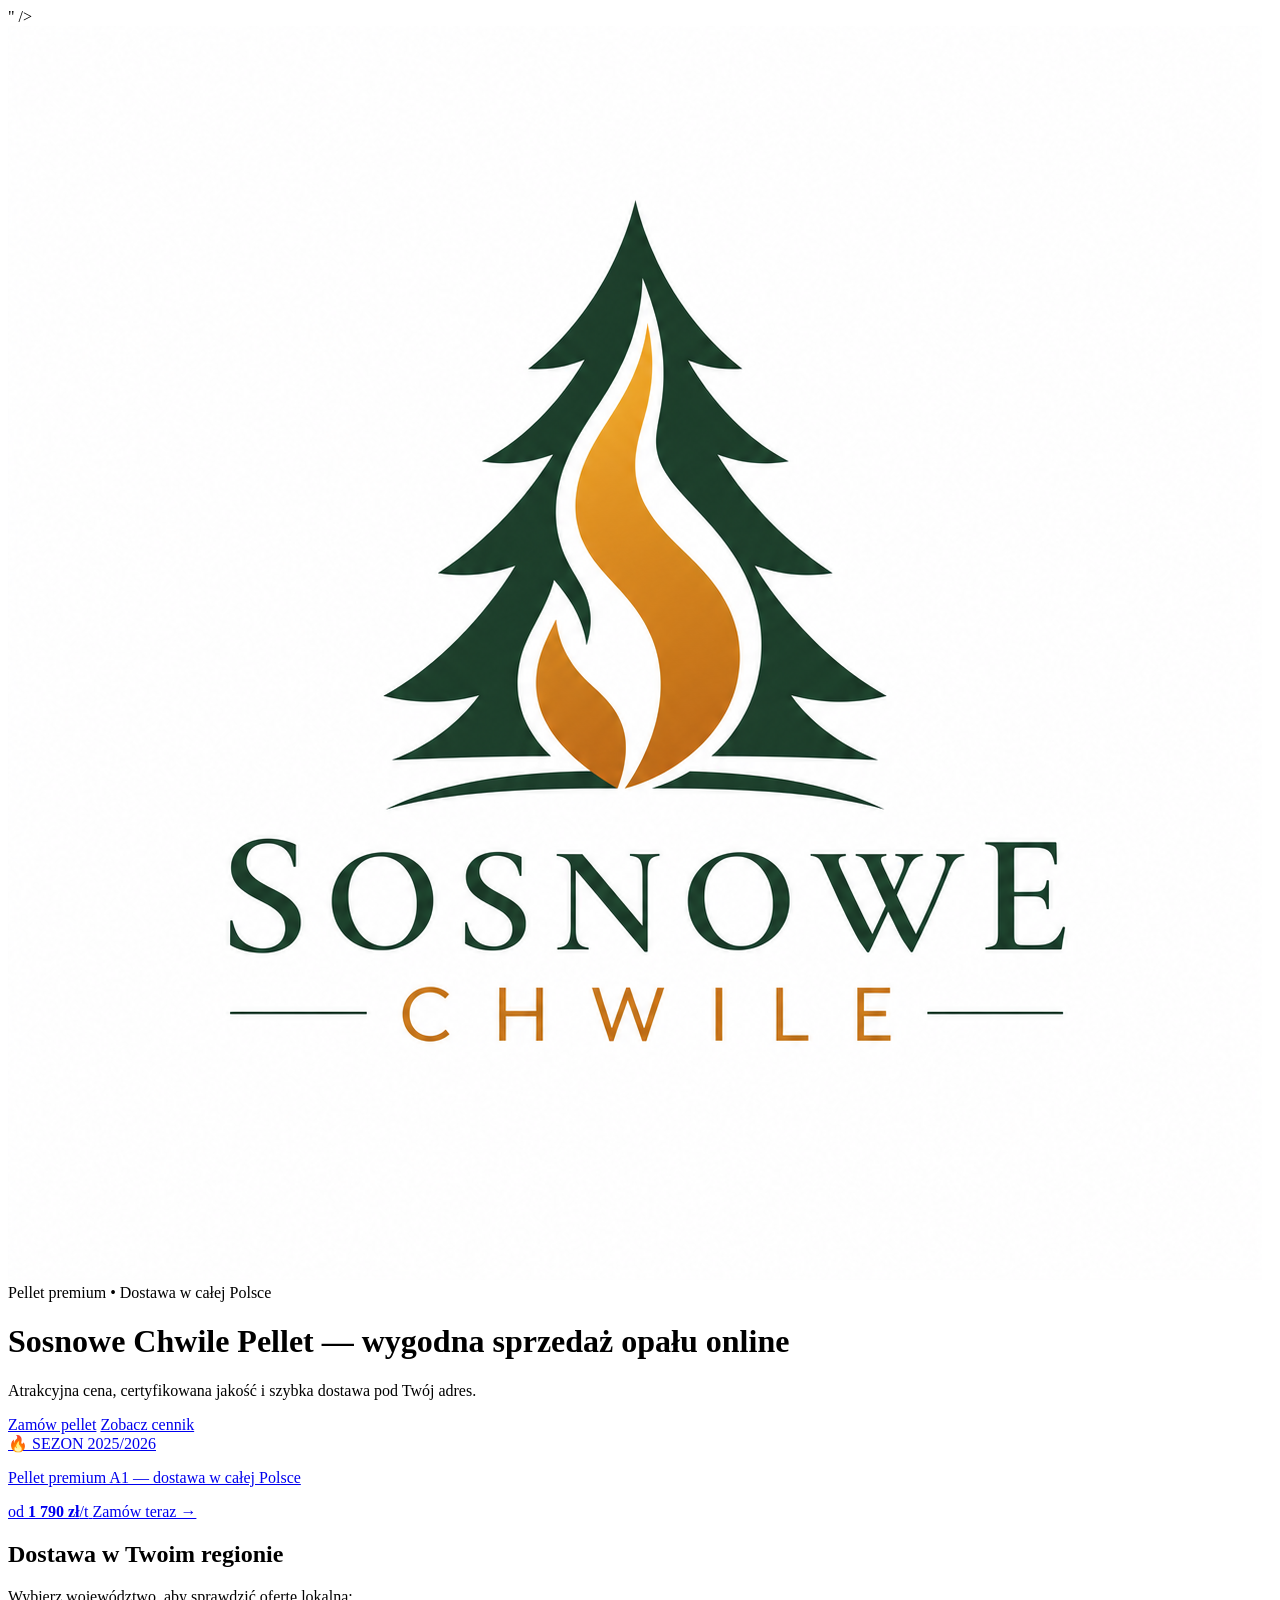
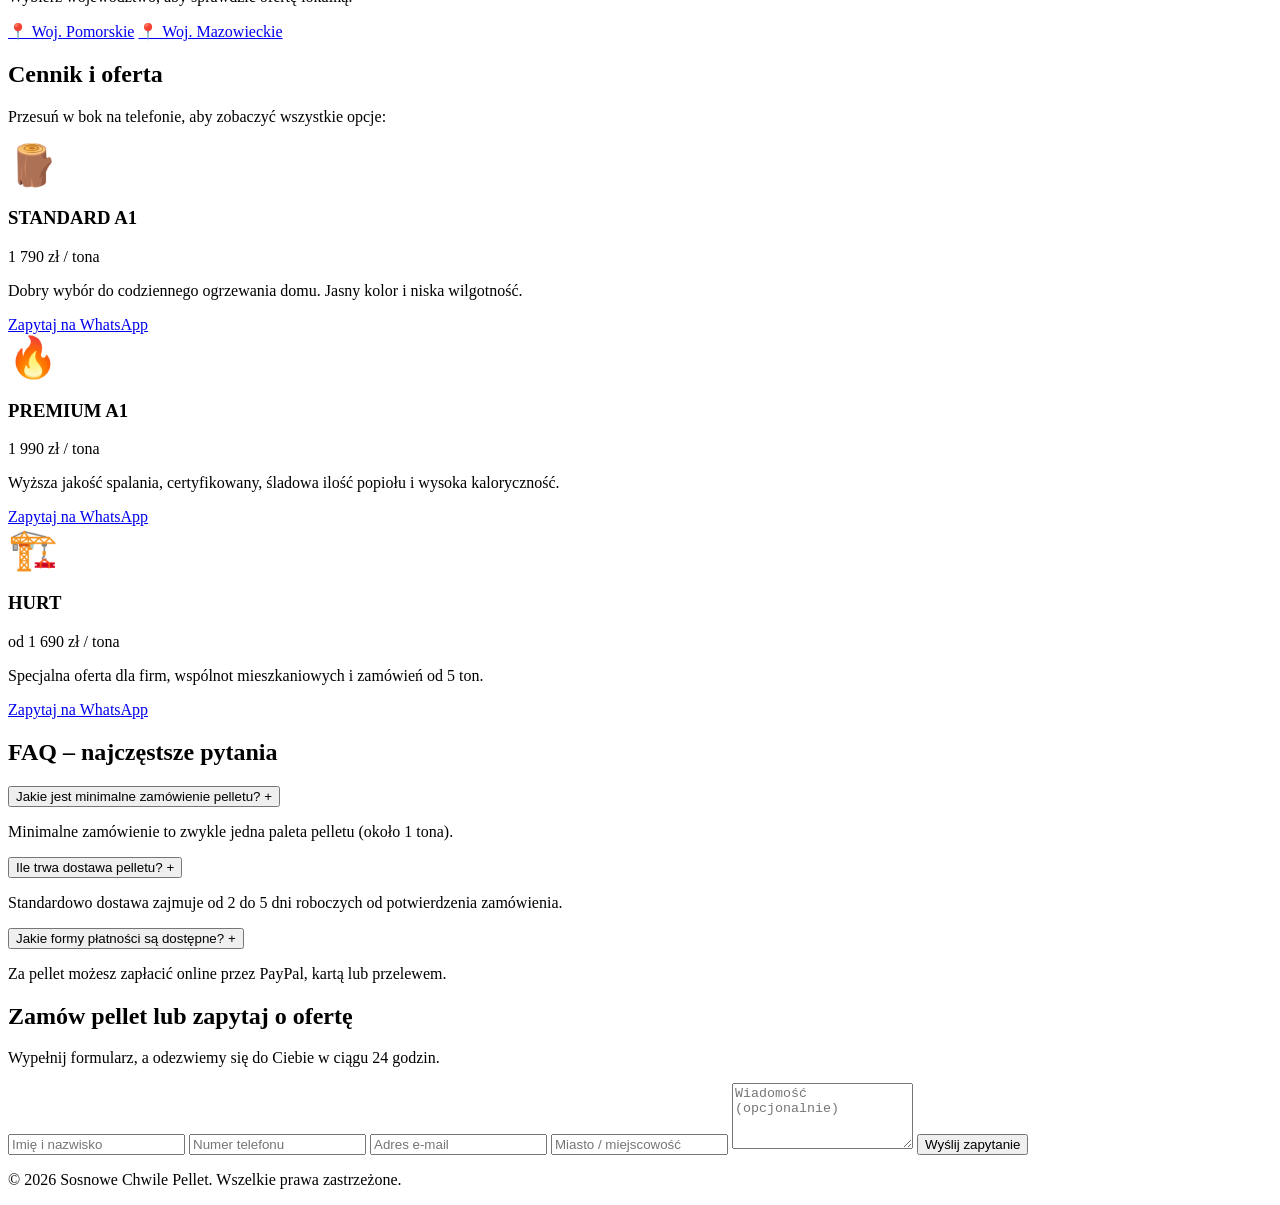
==== commit 02f7ef97: "Update index.html" ====
--- a/index.html
+++ b/index.html
@@ -151,7 +151,7 @@
 
   <footer class="footer">
     <div class="container">
-      <p>© 2025 Sosnowe Chwile Pellet. Wszelkie prawa zastrzeżone.</p>
+      <p>© 2026 Sosnowe Chwile Pellet. Wszelkie prawa zastrzeżone.</p>
     </div>
   </footer>
 
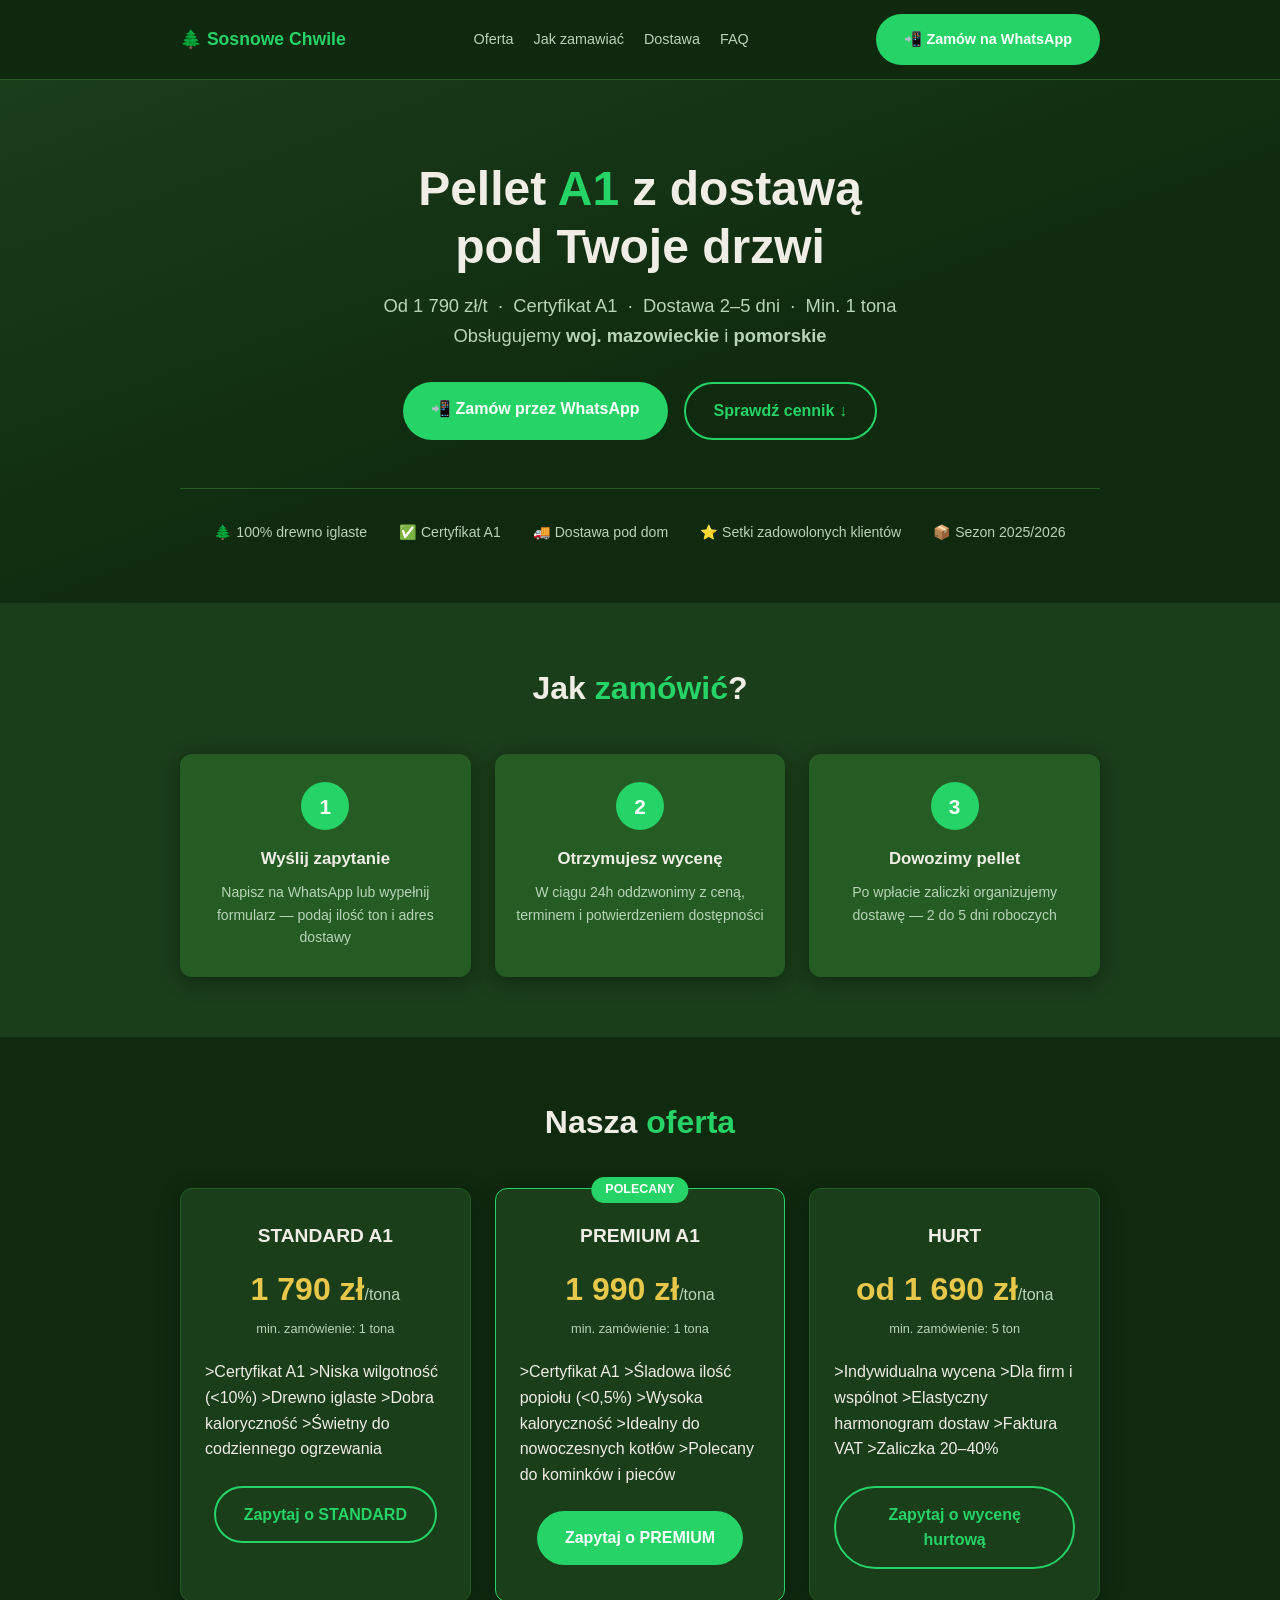
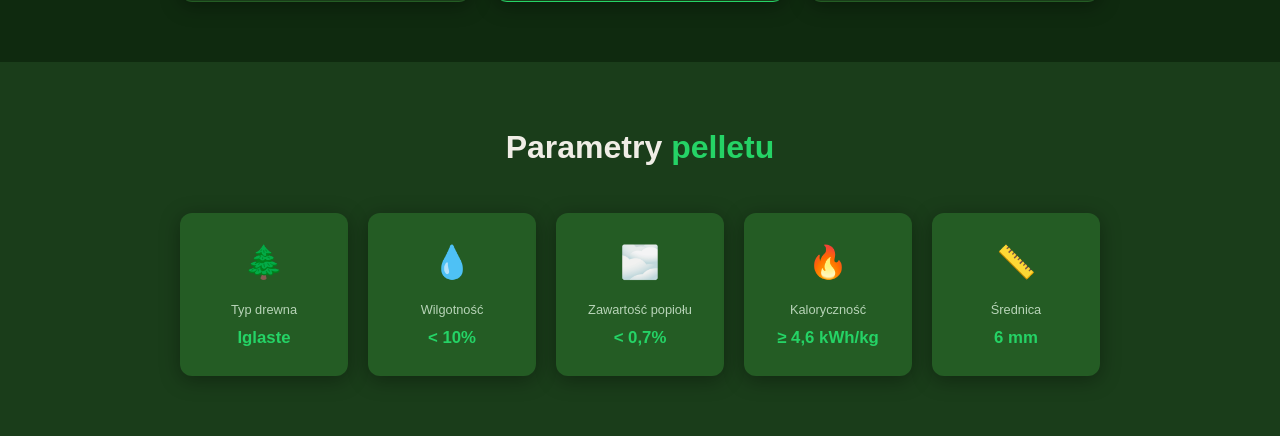
==== commit 5178f3dc: "Update index.html" ====
--- a/index.html
+++ b/index.html
@@ -2,166 +2,471 @@
 <html lang="pl">
 <head>
   <meta charset="UTF-8" />
-  <meta name="viewport" content="width=device-width, initial-scale=1.0" />
+  <meta name="viewport" content="width=device-width, initial-scale=1.0"/>
   <title>Sosnowe Chwile Pellet | Pellet z dostawą</title>
-  <meta name="description" content="Sprzedaż pelletu drzewnego premium z dostawą w całej Polsce. Cennik, oferta, szybki kontakt, płatność PayPal i kartą." />
-  " />
-  <script type="application/ld+json">
-  {
-    "@context": "https://schema.org",
-    "@type": "FAQPage",
-    "mainEntity": [
-      {
-        "@type": "Question",
-        "name": "Jakie jest minimalne zamówienie pelletu?",
-        "acceptedAnswer": {
-          "@type": "Answer",
-          "text": "Minimalne zamówienie to zwykle jedna paleta pelletu (około 1 tona)."
-        }
-      },
-      {
-        "@type": "Question",
-        "name": "Ile trwa dostawa pelletu?",
-        "acceptedAnswer": {
-          "@type": "Answer",
-          "text": "Standardowo od 2 do 5 dni roboczych od potwierdzenia zamówienia."
-        }
-      },
-      {
-        "@type": "Question",
-        "name": "Jakie formy płatności są dostępne?",
-        "acceptedAnswer": {
-          "@type": "Answer",
-          "text": "Za pellet możesz zapłacić online przez PayPal, kartą lub przelewem."
-        }
-      }
-    ]
-  }
-  </script>
+  <style>
+    /* ===== RESET & BASE ===== */
+    *, *::before, *::after { box-sizing: border-box; margin: 0; padding: 0; }
+    html { scroll-behavior: smooth; }
+    body {
+      font-family: 'Segoe UI', sans-serif;
+      background: #0f2a0f;
+      color: #f0ede6;
+      line-height: 1.6;
+    }
+    a { text-decoration: none; color: inherit; }
+    img { max-width: 100%; display: block; }
+
+    /* ===== VARIABLES ===== */
+    :root {
+      --green-dark: #1a3d1a;
+      --green-mid:  #245c24;
+      --green-wa:   #25d366;
+      --green-light:#4caf50;
+      --gold:       #e8c84a;
+      --text:       #f0ede6;
+      --text-muted: #b8d4b8;
+      --radius:     12px;
+      --shadow:     0 4px 20px rgba(0,0,0,0.35);
+    }
+
+    /* ===== UTILS ===== */
+    .container { max-width: 960px; margin: 0 auto; padding: 0 20px; }
+    .section { padding: 60px 0; }
+    .section-title {
+      text-align: center;
+      font-size: clamp(1.4rem, 4vw, 2rem);
+      font-weight: 700;
+      margin-bottom: 40px;
+      color: var(--text);
+    }
+    .section-title span { color: var(--green-wa); }
+
+    /* ===== BTN ===== */
+    .btn {
+      display: inline-block;
+      padding: 14px 28px;
+      border-radius: 50px;
+      font-size: 1rem;
+      font-weight: 700;
+      cursor: pointer;
+      transition: transform .2s, opacity .2s;
+      border: none;
+    }
+    .btn:hover { transform: translateY(-2px); opacity: .9; }
+    .btn-wa {
+      background: var(--green-wa);
+      color: #fff;
+    }
+    .btn-outline {
+      background: transparent;
+      border: 2px solid var(--green-wa);
+      color: var(--green-wa);
+    }
+
+    /* ===== NAV ===== */
+    nav {
+      position: sticky;
+      top: 0;
+      z-index: 100;
+      background: rgba(15,42,15,0.97);
+      backdrop-filter: blur(8px);
+      border-bottom: 1px solid var(--green-mid);
+    }
+    .nav-inner {
+      display: flex;
+      align-items: center;
+      justify-content: space-between;
+      padding: 14px 20px;
+      max-width: 960px;
+      margin: 0 auto;
+    }
+    .nav-logo { font-size: 1.1rem; font-weight: 800; color: var(--green-wa); }
+    .nav-links { display: flex; gap: 20px; font-size: .9rem; }
+    .nav-links a { color: var(--text-muted); transition: color .2s; }
+    .nav-links a:hover { color: var(--text); }
+    .nav-cta { font-size: .9rem; }
+
+    /* ===== HERO ===== */
+    .hero {
+      background: linear-gradient(160deg, #1a3d1a 0%, #0f2a0f 60%);
+      padding: 80px 20px 60px;
+      text-align: center;
+    }
+    .hero h1 {
+      font-size: clamp(1.8rem, 6vw, 3rem);
+      font-weight: 800;
+      line-height: 1.2;
+      margin-bottom: 16px;
+    }
+    .hero h1 span { color: var(--green-wa); }
+    .hero-sub {
+      font-size: clamp(.95rem, 2.5vw, 1.15rem);
+      color: var(--text-muted);
+      margin-bottom: 32px;
+    }
+    .hero-ctas { display: flex; gap: 16px; justify-content: center; flex-wrap: wrap; }
+
+    /* trust bar */
+    .trust-bar {
+      display: flex;
+      flex-wrap: wrap;
+      justify-content: center;
+      gap: 16px 32px;
+      margin-top: 48px;
+      padding-top: 32px;
+      border-top: 1px solid var(--green-mid);
+      font-size: .88rem;
+      color: var(--text-muted);
+    }
+    .trust-bar span { display: flex; align-items: center; gap: 6px; }
+
+    /* ===== JAK TO DZIAŁA ===== */
+    .steps { background: var(--green-dark); }
+    .steps-grid {
+      display: grid;
+      grid-template-columns: repeat(auto-fit, minmax(200px, 1fr));
+      gap: 24px;
+    }
+    .step-card {
+      background: var(--green-mid);
+      border-radius: var(--radius);
+      padding: 28px 20px;
+      text-align: center;
+      box-shadow: var(--shadow);
+    }
+    .step-num {
+      width: 48px; height: 48px;
+      background: var(--green-wa);
+      border-radius: 50%;
+      font-size: 1.3rem;
+      font-weight: 800;
+      color: #fff;
+      display: flex; align-items: center; justify-content: center;
+      margin: 0 auto 16px;
+    }
+    .step-card h3 { font-size: 1.05rem; margin-bottom: 8px; }
+    .step-card p { font-size: .88rem; color: var(--text-muted); }
+
+    /* ===== CENNIK ===== */
+    .pricing { background: #0f2a0f; }
+    .pricing-grid {
+      display: grid;
+      grid-template-columns: repeat(auto-fit, minmax(240px, 1fr));
+      gap: 24px;
+    }
+    .plan {
+      background: var(--green-dark);
+      border-radius: var(--radius);
+      padding: 32px 24px;
+      text-align: center;
+      box-shadow: var(--shadow);
+      border: 1px solid var(--green-mid);
+      transition: transform .2s;
+    }
+    .plan:hover { transform: translateY(-4px); }
+    .plan.featured {
+      border-color: var(--green-wa);
+      position: relative;
+    }
+    .plan-badge {
+      position: absolute;
+      top: -12px; left: 50%;
+      transform: translateX(-50%);
+      background: var(--green-wa);
+      color: #fff;
+      font-size: .78rem;
+      font-weight: 700;
+      padding: 3px 14px;
+      border-radius: 50px;
+    }
+    .plan h3 { font-size: 1.2rem; margin-bottom: 4px; }
+    .plan-price {
+      font-size: 2rem;
+      font-weight: 800;
+      color: var(--gold);
+      margin: 12px 0 4px;
+    }
+    .plan-price span { font-size: 1rem; font-weight: 400; color: var(--text-muted); }
+    .plan-min { font-size: .8rem; color: var(--text-muted); margin-bottom: 20px; }
+    .plan-features { list-style: none; margin-bottom: 24px; text-align: left; }
+    .plan-features li {
+      padding: 6px 0;
+      font-size: .9rem;
+      border-bottom: 1px solid var(--green-mid);
+      display: flex; gap: 8px; align-items: flex-start;
+    }
+    .plan-features li::before { content: "✓"; color: var(--green-wa); font-weight: 700; flex-shrink: 0; }
+
+    /* ===== PARAMETRY ===== */
+    .params { background: var(--green-dark); }
+    .params-grid {
+      display: grid;
+      grid-template-columns: repeat(auto-fit, minmax(160px, 1fr));
+      gap: 20px;
+    }
+    .param-card {
+      background: var(--green-mid);
+      border-radius: var(--radius);
+      padding: 24px 16px;
+      text-align: center;
+      box-shadow: var(--shadow);
+    }
+    .param-icon { font-size: 2rem; margin-bottom: 12px; }
+    .param-label { font-size: .8rem; color: var(--text-muted); margin-bottom: 4px; }
+    .param-value { font-size: 1.05rem; font-weight: 700; color: var(--green-wa); }
+
+    /* ===== OBSZAR DOSTAWY ===== */
+    .delivery { background: #0f2a0f; }
+    .delivery-grid {
+      display: grid;
+      grid-template-columns: repeat(auto-fit, minmax(240px, 1fr));
+      gap: 24px;
+    }
+    .delivery-card {
+      background: var(--green-dark);
+      border-radius: var(--radius);
+      padding: 32px 24px;
+      text-align: center;
+      box-shadow: var(--shadow);
+      border: 1px solid var(--green-mid);
+    }
+    .delivery-card .dc-icon { font-size: 2.5rem; margin-bottom: 12px; }
+    .delivery-card h3 { font-size: 1.15rem; margin-bottom: 8px; }
+    .delivery-card p { color: var(--text-muted); font-size: .9rem; margin-bottom: 20px; }
+
+    /* ===== OPINIE ===== */
+    .reviews { background: var(--green-dark); }
+    .reviews-grid {
+      display: grid;
+      grid-template-columns: repeat(auto-fit, minmax(220px, 1fr));
+      gap: 20px;
+    }
+    .review-card {
+      background: var(--green-mid);
+      border-radius: var(--radius);
+      padding: 24px;
+      box-shadow: var(--shadow);
+    }
+    .review-stars { color: var(--gold); font-size: 1.1rem; margin-bottom: 10px; }
+    .review-text { font-size: .9rem; color: var(--text-muted); font-style: italic; margin-bottom: 12px; }
+    .review-author { font-size: .85rem; font-weight: 700; }
+
+    /* ===== FAQ ===== */
+    .faq { background: #0f2a0f; }
+    .faq-list { max-width: 700px; margin: 0 auto; display: flex; flex-direction: column; gap: 12px; }
+    details {
+      background: var(--green-dark);
+      border-radius: var(--radius);
+      border: 1px solid var(--green-mid);
+      overflow: hidden;
+    }
+    summary {
+      padding: 18px 20px;
+      font-weight: 600;
+      cursor: pointer;
+      list-style: none;
+      display: flex;
+      justify-content: space-between;
+      align-items: center;
+    }
+    summary::-webkit-details-marker { display: none; }
+    summary::after { content: "+"; font-size: 1.3rem; color: var(--green-wa); transition: transform .3s; }
+    details[open] summary::after { content: "−"; }
+    .faq-answer { padding: 0 20px 18px; color: var(--text-muted); font-size: .92rem; }
+
+    /* ===== FORMULARZ ===== */
+    .contact { background: var(--green-dark); }
+    .contact-wrap {
+      max-width: 560px;
+      margin: 0 auto;
+      background: var(--green-mid);
+      border-radius: var(--radius);
+      padding: 40px 32px;
+      box-shadow: var(--shadow);
+    }
+    .contact-wrap h2 { font-size: 1.4rem; text-align: center; margin-bottom: 28px; }
+    .form-row { display: grid; gap: 16px; margin-bottom: 16px; }
+    .form-row.two { grid-template-columns: 1fr 1fr; }
+    label { display: block; font-size: .85rem; color: var(--text-muted); margin-bottom: 6px; }
+    select, input {
+      width: 100%;
+      padding: 12px 14px;
+      border-radius: 8px;
+      border: 1px solid var(--green-dark);
+      background: var(--green-dark);
+      color: var(--text);
+      font-size: .95rem;
+    }
+    select:focus, input:focus { outline: 2px solid var(--green-wa); }
+    .form-note { font-size: .8rem; color: var(--text-muted); text-align: center; margin-top: 12px; }
+    .btn-full { width: 100%; text-align: center; margin-top: 8px; font-size: 1.05rem; padding: 16px; }
+
+    /* ===== FOOTER ===== */
+    footer {
+      background: #080f08;
+      padding: 28px 20px;
+      text-align: center;
+      font-size: .85rem;
+      color: var(--text-muted);
+      border-top: 1px solid var(--green-mid);
+    }
+    footer a { color: var(--green-wa); }
+
+    /* ===== RESPONSIVE ===== */
+    @media (max-width: 600px) {
+      .nav-links { display: none; }
+      .form-row.two { grid-template-columns: 1fr; }
+      .contact-wrap { padding: 28px 20px; }
+    }
+  </style>
 </head>
 <body>
-  <header class="hero">
-    <div class="container hero-inner">
-      <img src="logo-sosnowe-chwile.png" alt="Sosnowe Chwile" class="logo">
-      <span class="badge">Pellet premium • Dostawa w całej Polsce</span>
-      <h1>Sosnowe Chwile Pellet — wygodna sprzedaż opału online</h1>
-      <p>Atrakcyjna cena, certyfikowana jakość i szybka dostawa pod Twój adres.</p>
-      <div class="hero-actions">
-        <a class="btn btn-primary" href="#zamow">Zamów pellet</a>
-        <a class="btn btn-secondary" href="#oferta">Zobacz cennik</a>
-      </div>
+
+<!-- ===== NAV ===== -->
+<nav>
+  <div class="nav-inner">
+    <div class="nav-logo">🌲 Sosnowe Chwile</div>
+    <div class="nav-links">
+      <a href="#oferta">Oferta</a>
+      <a href="#jak-zamowic">Jak zamawiać</a>
+      <a href="#dostawa">Dostawa</a>
+      <a href="#faq">FAQ</a>
     </div>
-  </header>
-
-  <!-- Baner promocyjny -->
-  <section class="banner-promo">
-    <a href="#oferta" class="banner-link">
-      <div class="banner-inner">
-        <div class="banner-left">
-          <span class="banner-badge">🔥 SEZON 2025/2026</span>
-          <p class="banner-headline">Pellet premium A1 — dostawa w całej Polsce</p>
-        </div>
-        <div class="banner-right">
-          <span class="banner-price">od <strong>1 790 zł</strong>/t</span>
-          <span class="banner-btn">Zamów teraz →</span>
-        </div>
-      </div>
+    <a href="https://wa.me/48793573900?text=Chcę+zamówić+pellet" class="btn btn-wa nav-cta" target="_blank">
+      📲 Zamów na WhatsApp
     </a>
-  </section>
-
-  <!-- Sekcja Regionów -->
-  <section class="section region-section">
-    <div class="container">
-      <h2>Dostawa w Twoim regionie</h2>
-      <p class="lead">Wybierz województwo, aby sprawdzić ofertę lokalną:</p>
-      <div class="region-grid">
-        <a href="/pomorskie" class="btn-region">📍 Woj. Pomorskie</a>
-        <a href="/mazowieckie" class="btn-region">📍 Woj. Mazowieckie</a>
-      </div>
+  </div>
+</nav>
+
+<!-- ===== HERO ===== -->
+<section class="hero">
+  <div class="container">
+    <h1>Pellet <span>A1</span> z dostawą<br>pod Twoje drzwi</h1>
+    <p class="hero-sub">
+      Od 1 790 zł/t &nbsp;·&nbsp; Certyfikat A1 &nbsp;·&nbsp; Dostawa 2–5 dni &nbsp;·&nbsp; Min. 1 tona<br>
+      Obsługujemy <strong>woj. mazowieckie</strong> i <strong>pomorskie</strong>
+    </p>
+    <div class="hero-ctas">
+      <a href="https://wa.me48793573900?text=Chcę+zamówić+pellet" class="btn btn-wa" target="_blank">
+        📲 Zamów przez WhatsApp
+      </a>
+      <a href="#oferta" class="btn btn-outline">Sprawdź cennik ↓</a>
     </div>
-  </section>
-
-  <!-- Sekcja Oferty -->
-  <section class="section" id="oferta">
-    <div class="container">
-      <h2>Cennik i oferta</h2>
-      <p class="lead">Przesuń w bok na telefonie, aby zobaczyć wszystkie opcje:</p>
-      <div class="pricing-grid">
-        <div class="pricing-card">
-          <div style="font-size:40px; margin-bottom:10px;">🪵</div>
-          <h3>STANDARD A1</h3>
-          <div class="price">1 790 zł / tona</div>
-          <p class="muted">Dobry wybór do codziennego ogrzewania domu. Jasny kolor i niska wilgotność.</p>
-          <a class="btn btn-whatsapp" href="https://wa.me/48793573900?text=Dzień%20dobry,%20interesuje%20mnie%20Pellet%20STANDARD%20A1" target="_blank">Zapytaj na WhatsApp</a>
-        </div>
-        <div class="pricing-card">
-          <div style="font-size:40px; margin-bottom:10px;">🔥</div>
-          <h3>PREMIUM A1</h3>
-          <div class="price">1 990 zł / tona</div>
-          <p class="muted">Wyższa jakość spalania, certyfikowany, śladowa ilość popiołu i wysoka kaloryczność.</p>
-          <a class="btn btn-whatsapp" href="https://wa.me/48793573900?text=Dzień%20dobry,%20interesuje%20mnie%20Pellet%20PREMIUM%20A1" target="_blank">Zapytaj na WhatsApp</a>
-        </div>
-        <div class="pricing-card">
-          <div style="font-size:40px; margin-bottom:10px;">🏗️</div>
-          <h3>HURT</h3>
-          <div class="price">od 1 690 zł / tona</div>
-          <p class="muted">Specjalna oferta dla firm, wspólnot mieszkaniowych i zamówień od 5 ton.</p>
-          <a class="btn btn-whatsapp" href="https://wa.me/48793573900?text=Dzień%20dobry,%20interesuje%20mnie%20oferta%20HURTOWA" target="_blank">Zapytaj na WhatsApp</a>
-        </div>
-      </div>
+    <div class="trust-bar">
+      <span>🌲 100% drewno iglaste</span>
+      <span>✅ Certyfikat A1</span>
+      <span>🚚 Dostawa pod dom</span>
+      <span>⭐ Setki zadowolonych klientów</span>
+      <span>📦 Sezon 2025/2026</span>
     </div>
-  </section>
-
-  <!-- FAQ -->
-  <section class="faq-section" id="faq">
-    <div class="container">
-      <h2>FAQ – najczęstsze pytania</h2>
-      <div class="faq-item">
-        <button class="faq-question">Jakie jest minimalne zamówienie pelletu? <span class="faq-icon">+</span></button>
-        <div class="faq-answer"><p>Minimalne zamówienie to zwykle jedna paleta pelletu (około 1 tona).</p></div>
-      </div>
-      <div class="faq-item">
-        <button class="faq-question">Ile trwa dostawa pelletu? <span class="faq-icon">+</span></button>
-        <div class="faq-answer"><p>Standardowo dostawa zajmuje od 2 do 5 dni roboczych od potwierdzenia zamówienia.</p></div>
-      </div>
-      <div class="faq-item">
-        <button class="faq-question">Jakie formy płatności są dostępne? <span class="faq-icon">+</span></button>
-        <div class="faq-answer"><p>Za pellet możesz zapłacić online przez PayPal, kartą lub przelewem.</p></div>
+  </div>
+</section>
+
+<!-- ===== JAK TO DZIAŁA ===== -->
+<section class="section steps" id="jak-zamowic">
+  <div class="container">
+    <h2 class="section-title">Jak <span>zamówić</span>?</h2>
+    <div class="steps-grid">
+      <div class="step-card">
+        <div class="step-num">1</div>
+        <h3>Wyślij zapytanie</h3>
+        <p>Napisz na WhatsApp lub wypełnij formularz — podaj ilość ton i adres dostawy</p>
+      </div>
+      <div class="step-card">
+        <div class="step-num">2</div>
+        <h3>Otrzymujesz wycenę</h3>
+        <p>W ciągu 24h oddzwonimy z ceną, terminem i potwierdzeniem dostępności</p>
+      </div>
+      <div class="step-card">
+        <div class="step-num">3</div>
+        <h3>Dowozimy pellet</h3>
+        <p>Po wpłacie zaliczki organizujemy dostawę — 2 do 5 dni roboczych</p>
       </div>
     </div>
-  </section>
-
-  <!-- Formularz kontaktowy -->
-  <section class="section" id="zamow">
-    <div class="container">
-      <h2>Zamów pellet lub zapytaj o ofertę</h2>
-      <p class="lead">Wypełnij formularz, a odezwiemy się do Ciebie w ciągu 24 godzin.</p>
-      <div class="form-wrap">
-        <form action="https://formspree.io/f/xnnjovkv" method="POST">
-          <input type="text" name="name" placeholder="Imię i nazwisko" required />
-          <input type="tel" name="phone" placeholder="Numer telefonu" required />
-          <input type="email" name="email" placeholder="Adres e-mail" required />
-          <input type="text" name="city" placeholder="Miasto / miejscowość" required />
-          <textarea name="message" rows="4" placeholder="Wiadomość (opcjonalnie)"></textarea>
-          <button class="btn btn-primary" type="submit">Wyślij zapytanie</button>
-        </form>
-      </div>
+  </div>
+</section>
+
+<!-- ===== CENNIK ===== -->
+<section class="section pricing" id="oferta">
+  <div class="container">
+    <h2 class="section-title">Nasza <span>oferta</span></h2>
+    <div class="pricing-grid">
+
+      <div class="plan">
+        <h3>STANDARD A1</h3>
+        <div class="plan-price">1 790 zł<span>/tona</span></div>
+        <p class="plan-min">min. zamówienie: 1 tona</p>
+        <ul class="plan-features">
+          >Certyfikat A1</li>
+          >Niska wilgotność (&lt;10%)</li>
+          >Drewno iglaste</li>
+          >Dobra kaloryczność</li>
+          >Świetny do codziennego ogrzewania</li>
+        </ul>
+        <a href="https://wa.me/48793573900?text=Zapytanie+STANDARD+A1" class="btn btn-outline" target="_blank">Zapytaj o STANDARD</a>
+      </div>
+
+      <div class="plan featured">
+        <div class="plan-badge">POLECANY</div>
+        <h3>PREMIUM A1</h3>
+        <div class="plan-price">1 990 zł<span>/tona</span></div>
+        <p class="plan-min">min. zamówienie: 1 tona</p>
+        <ul class="plan-features">
+          >Certyfikat A1</li>
+          >Śladowa ilość popiołu (&lt;0,5%)</li>
+          >Wysoka kaloryczność</li>
+          >Idealny do nowoczesnych kotłów</li>
+          >Polecany do kominków i pieców</li>
+        </ul>
+        <a href="https://wa.me/48793573900?text=Zapytanie+PREMIUM+A1" class="btn btn-wa" target="_blank">Zapytaj o PREMIUM</a>
+      </div>
+
+      <div class="plan">
+        <h3>HURT</h3>
+        <div class="plan-price">od 1 690 zł<span>/tona</span></div>
+        <p class="plan-min">min. zamówienie: 5 ton</p>
+        <ul class="plan-features">
+          >Indywidualna wycena</li>
+          >Dla firm i wspólnot</li>
+          >Elastyczny harmonogram dostaw</li>
+          >Faktura VAT</li>
+          >Zaliczka 20–40%</li>
+        </ul>
+        <a href="https://wa.me/48793573900?text=Zapytanie+HURT" class="btn btn-outline" target="_blank">Zapytaj o wycenę hurtową</a>
+      </div>
+
     </div>
-  </section>
-
-  <footer class="footer">
-    <div class="container">
-      <p>© 2026 Sosnowe Chwile Pellet. Wszelkie prawa zastrzeżone.</p>
-    </div>
-  </footer>
-
-  <script>
-    document.querySelectorAll('.faq-question').forEach(btn => {
-      btn.addEventListener('click', () => {
-        const item = btn.closest('.faq-item');
-        item.classList.toggle('open');
-      });
-    });
-  </script>
-</body>
-</html>+  </div>
+</section>
+
+<!-- ===== PARAMETRY ===== -->
+<section class="section params">
+  <div class="container">
+    <h2 class="section-title">Parametry <span>pelletu</span></h2>
+    <div class="params-grid">
+      <div class="param-card">
+        <div class="param-icon">🌲</div>
+        <div class="param-label">Typ drewna</div>
+        <div class="param-value">Iglaste</div>
+      </div>
+      <div class="param-card">
+        <div class="param-icon">💧</div>
+        <div class="param-label">Wilgotność</div>
+        <div class="param-value">&lt; 10%</div>
+      </div>
+      <div class="param-card">
+        <div class="param-icon">🌫️</div>
+        <div class="param-label">Zawartość popiołu</div>
+        <div class="param-value">&lt; 0,7%</div>
+      </div>
+      <div class="param-card">
+        <div class="param-icon">🔥</div>
+        <div class="param-label">Kaloryczność</div>
+        <div class="param-value">&ge; 4,6 kWh/kg</div>
+      </div>
+      <div class="param-card">
+        <div class="param-icon">📏</div>
+        <div class="param-label">Średnica</div>
+        <div class="param-value">6 mm</div>
+      </div>
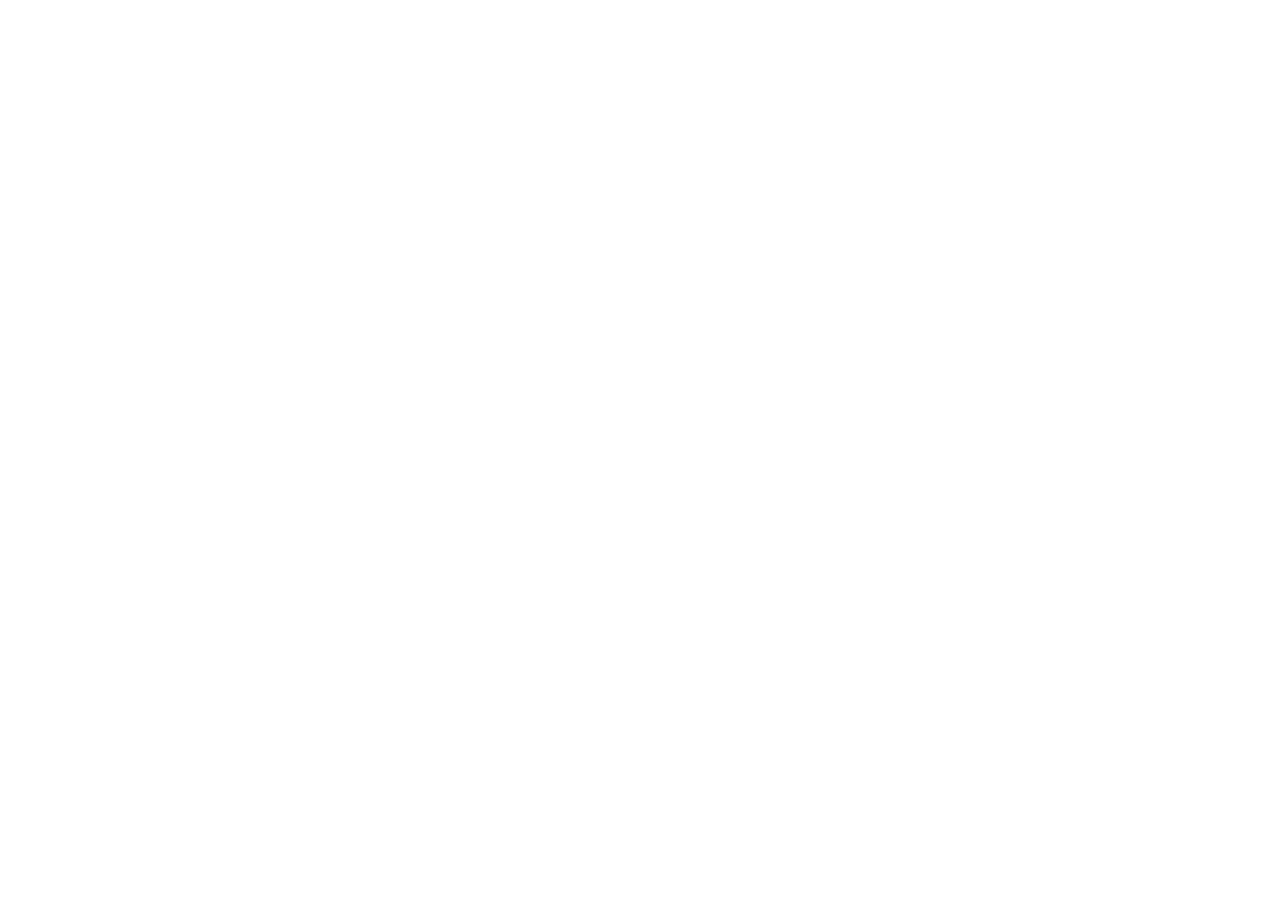
==== commit c2d224d9: "Update index.html" ====
--- a/index.html
+++ b/index.html
@@ -1,472 +1,81 @@
 <!DOCTYPE html>
 <html lang="pl">
 <head>
-  <meta charset="UTF-8" />
-  <meta name="viewport" content="width=device-width, initial-scale=1.0"/>
-  <title>Sosnowe Chwile Pellet | Pellet z dostawą</title>
-  <style>
-    /* ===== RESET & BASE ===== */
-    *, *::before, *::after { box-sizing: border-box; margin: 0; padding: 0; }
-    html { scroll-behavior: smooth; }
-    body {
-      font-family: 'Segoe UI', sans-serif;
-      background: #0f2a0f;
-      color: #f0ede6;
-      line-height: 1.6;
-    }
-    a { text-decoration: none; color: inherit; }
-    img { max-width: 100%; display: block; }
+  <meta charset="UTF-8">
+  <meta name="viewport" content="width=device-width, initial-scale=1.0">
+  <title>Pellet drzewny z dostawą w całej Polsce – Sosnowe Chwile | od 1 790 zł/t</title>
+  <meta name="description" content="Kup certyfikowany pellet drzewny A1 online z dostawą pod dom w całej Polsce. Pellet STANDARD i PREMIUM dostępny już od 1 790 zł/t. Zamów przez WhatsApp lub formularz – dostawa w 2–5 dni roboczych.">
 
-    /* ===== VARIABLES ===== */
-    :root {
-      --green-dark: #1a3d1a;
-      --green-mid:  #245c24;
-      --green-wa:   #25d366;
-      --green-light:#4caf50;
-      --gold:       #e8c84a;
-      --text:       #f0ede6;
-      --text-muted: #b8d4b8;
-      --radius:     12px;
-      --shadow:     0 4px 20px rgba(0,0,0,0.35);
-    }
-
-    /* ===== UTILS ===== */
-    .container { max-width: 960px; margin: 0 auto; padding: 0 20px; }
-    .section { padding: 60px 0; }
-    .section-title {
-      text-align: center;
-      font-size: clamp(1.4rem, 4vw, 2rem);
-      font-weight: 700;
-      margin-bottom: 40px;
-      color: var(--text);
-    }
-    .section-title span { color: var(--green-wa); }
-
-    /* ===== BTN ===== */
-    .btn {
-      display: inline-block;
-      padding: 14px 28px;
-      border-radius: 50px;
-      font-size: 1rem;
-      font-weight: 700;
-      cursor: pointer;
-      transition: transform .2s, opacity .2s;
-      border: none;
-    }
-    .btn:hover { transform: translateY(-2px); opacity: .9; }
-    .btn-wa {
-      background: var(--green-wa);
-      color: #fff;
-    }
-    .btn-outline {
-      background: transparent;
-      border: 2px solid var(--green-wa);
-      color: var(--green-wa);
-    }
-
-    /* ===== NAV ===== */
-    nav {
-      position: sticky;
-      top: 0;
-      z-index: 100;
-      background: rgba(15,42,15,0.97);
-      backdrop-filter: blur(8px);
-      border-bottom: 1px solid var(--green-mid);
-    }
-    .nav-inner {
-      display: flex;
-      align-items: center;
-      justify-content: space-between;
-      padding: 14px 20px;
-      max-width: 960px;
-      margin: 0 auto;
-    }
-    .nav-logo { font-size: 1.1rem; font-weight: 800; color: var(--green-wa); }
-    .nav-links { display: flex; gap: 20px; font-size: .9rem; }
-    .nav-links a { color: var(--text-muted); transition: color .2s; }
-    .nav-links a:hover { color: var(--text); }
-    .nav-cta { font-size: .9rem; }
-
-    /* ===== HERO ===== */
-    .hero {
-      background: linear-gradient(160deg, #1a3d1a 0%, #0f2a0f 60%);
-      padding: 80px 20px 60px;
-      text-align: center;
-    }
-    .hero h1 {
-      font-size: clamp(1.8rem, 6vw, 3rem);
-      font-weight: 800;
-      line-height: 1.2;
-      margin-bottom: 16px;
-    }
-    .hero h1 span { color: var(--green-wa); }
-    .hero-sub {
-      font-size: clamp(.95rem, 2.5vw, 1.15rem);
-      color: var(--text-muted);
-      margin-bottom: 32px;
-    }
-    .hero-ctas { display: flex; gap: 16px; justify-content: center; flex-wrap: wrap; }
-
-    /* trust bar */
-    .trust-bar {
-      display: flex;
-      flex-wrap: wrap;
-      justify-content: center;
-      gap: 16px 32px;
-      margin-top: 48px;
-      padding-top: 32px;
-      border-top: 1px solid var(--green-mid);
-      font-size: .88rem;
-      color: var(--text-muted);
-    }
-    .trust-bar span { display: flex; align-items: center; gap: 6px; }
-
-    /* ===== JAK TO DZIAŁA ===== */
-    .steps { background: var(--green-dark); }
-    .steps-grid {
-      display: grid;
-      grid-template-columns: repeat(auto-fit, minmax(200px, 1fr));
-      gap: 24px;
-    }
-    .step-card {
-      background: var(--green-mid);
-      border-radius: var(--radius);
-      padding: 28px 20px;
-      text-align: center;
-      box-shadow: var(--shadow);
-    }
-    .step-num {
-      width: 48px; height: 48px;
-      background: var(--green-wa);
-      border-radius: 50%;
-      font-size: 1.3rem;
-      font-weight: 800;
-      color: #fff;
-      display: flex; align-items: center; justify-content: center;
-      margin: 0 auto 16px;
-    }
-    .step-card h3 { font-size: 1.05rem; margin-bottom: 8px; }
-    .step-card p { font-size: .88rem; color: var(--text-muted); }
-
-    /* ===== CENNIK ===== */
-    .pricing { background: #0f2a0f; }
-    .pricing-grid {
-      display: grid;
-      grid-template-columns: repeat(auto-fit, minmax(240px, 1fr));
-      gap: 24px;
-    }
-    .plan {
-      background: var(--green-dark);
-      border-radius: var(--radius);
-      padding: 32px 24px;
-      text-align: center;
-      box-shadow: var(--shadow);
-      border: 1px solid var(--green-mid);
-      transition: transform .2s;
-    }
-    .plan:hover { transform: translateY(-4px); }
-    .plan.featured {
-      border-color: var(--green-wa);
-      position: relative;
-    }
-    .plan-badge {
-      position: absolute;
-      top: -12px; left: 50%;
-      transform: translateX(-50%);
-      background: var(--green-wa);
-      color: #fff;
-      font-size: .78rem;
-      font-weight: 700;
-      padding: 3px 14px;
-      border-radius: 50px;
-    }
-    .plan h3 { font-size: 1.2rem; margin-bottom: 4px; }
-    .plan-price {
-      font-size: 2rem;
-      font-weight: 800;
-      color: var(--gold);
-      margin: 12px 0 4px;
-    }
-    .plan-price span { font-size: 1rem; font-weight: 400; color: var(--text-muted); }
-    .plan-min { font-size: .8rem; color: var(--text-muted); margin-bottom: 20px; }
-    .plan-features { list-style: none; margin-bottom: 24px; text-align: left; }
-    .plan-features li {
-      padding: 6px 0;
-      font-size: .9rem;
-      border-bottom: 1px solid var(--green-mid);
-      display: flex; gap: 8px; align-items: flex-start;
-    }
-    .plan-features li::before { content: "✓"; color: var(--green-wa); font-weight: 700; flex-shrink: 0; }
-
-    /* ===== PARAMETRY ===== */
-    .params { background: var(--green-dark); }
-    .params-grid {
-      display: grid;
-      grid-template-columns: repeat(auto-fit, minmax(160px, 1fr));
-      gap: 20px;
-    }
-    .param-card {
-      background: var(--green-mid);
-      border-radius: var(--radius);
-      padding: 24px 16px;
-      text-align: center;
-      box-shadow: var(--shadow);
-    }
-    .param-icon { font-size: 2rem; margin-bottom: 12px; }
-    .param-label { font-size: .8rem; color: var(--text-muted); margin-bottom: 4px; }
-    .param-value { font-size: 1.05rem; font-weight: 700; color: var(--green-wa); }
-
-    /* ===== OBSZAR DOSTAWY ===== */
-    .delivery { background: #0f2a0f; }
-    .delivery-grid {
-      display: grid;
-      grid-template-columns: repeat(auto-fit, minmax(240px, 1fr));
-      gap: 24px;
-    }
-    .delivery-card {
-      background: var(--green-dark);
-      border-radius: var(--radius);
-      padding: 32px 24px;
-      text-align: center;
-      box-shadow: var(--shadow);
-      border: 1px solid var(--green-mid);
-    }
-    .delivery-card .dc-icon { font-size: 2.5rem; margin-bottom: 12px; }
-    .delivery-card h3 { font-size: 1.15rem; margin-bottom: 8px; }
-    .delivery-card p { color: var(--text-muted); font-size: .9rem; margin-bottom: 20px; }
-
-    /* ===== OPINIE ===== */
-    .reviews { background: var(--green-dark); }
-    .reviews-grid {
-      display: grid;
-      grid-template-columns: repeat(auto-fit, minmax(220px, 1fr));
-      gap: 20px;
-    }
-    .review-card {
-      background: var(--green-mid);
-      border-radius: var(--radius);
-      padding: 24px;
-      box-shadow: var(--shadow);
-    }
-    .review-stars { color: var(--gold); font-size: 1.1rem; margin-bottom: 10px; }
-    .review-text { font-size: .9rem; color: var(--text-muted); font-style: italic; margin-bottom: 12px; }
-    .review-author { font-size: .85rem; font-weight: 700; }
-
-    /* ===== FAQ ===== */
-    .faq { background: #0f2a0f; }
-    .faq-list { max-width: 700px; margin: 0 auto; display: flex; flex-direction: column; gap: 12px; }
-    details {
-      background: var(--green-dark);
-      border-radius: var(--radius);
-      border: 1px solid var(--green-mid);
-      overflow: hidden;
-    }
-    summary {
-      padding: 18px 20px;
-      font-weight: 600;
-      cursor: pointer;
-      list-style: none;
-      display: flex;
-      justify-content: space-between;
-      align-items: center;
-    }
-    summary::-webkit-details-marker { display: none; }
-    summary::after { content: "+"; font-size: 1.3rem; color: var(--green-wa); transition: transform .3s; }
-    details[open] summary::after { content: "−"; }
-    .faq-answer { padding: 0 20px 18px; color: var(--text-muted); font-size: .92rem; }
-
-    /* ===== FORMULARZ ===== */
-    .contact { background: var(--green-dark); }
-    .contact-wrap {
-      max-width: 560px;
-      margin: 0 auto;
-      background: var(--green-mid);
-      border-radius: var(--radius);
-      padding: 40px 32px;
-      box-shadow: var(--shadow);
-    }
-    .contact-wrap h2 { font-size: 1.4rem; text-align: center; margin-bottom: 28px; }
-    .form-row { display: grid; gap: 16px; margin-bottom: 16px; }
-    .form-row.two { grid-template-columns: 1fr 1fr; }
-    label { display: block; font-size: .85rem; color: var(--text-muted); margin-bottom: 6px; }
-    select, input {
-      width: 100%;
-      padding: 12px 14px;
-      border-radius: 8px;
-      border: 1px solid var(--green-dark);
-      background: var(--green-dark);
-      color: var(--text);
-      font-size: .95rem;
-    }
-    select:focus, input:focus { outline: 2px solid var(--green-wa); }
-    .form-note { font-size: .8rem; color: var(--text-muted); text-align: center; margin-top: 12px; }
-    .btn-full { width: 100%; text-align: center; margin-top: 8px; font-size: 1.05rem; padding: 16px; }
-
-    /* ===== FOOTER ===== */
-    footer {
-      background: #080f08;
-      padding: 28px 20px;
-      text-align: center;
-      font-size: .85rem;
-      color: var(--text-muted);
-      border-top: 1px solid var(--green-mid);
-    }
-    footer a { color: var(--green-wa); }
-
-    /* ===== RESPONSIVE ===== */
-    @media (max-width: 600px) {
-      .nav-links { display: none; }
-      .form-row.two { grid-template-columns: 1fr; }
-      .contact-wrap { padding: 28px 20px; }
-    }
-  </style>
-</head>
-<body>
-
-<!-- ===== NAV ===== -->
-<nav>
-  <div class="nav-inner">
-    <div class="nav-logo">🌲 Sosnowe Chwile</div>
-    <div class="nav-links">
-      <a href="#oferta">Oferta</a>
-      <a href="#jak-zamowic">Jak zamawiać</a>
-      <a href="#dostawa">Dostawa</a>
-      <a href="#faq">FAQ</a>
-    </div>
-    <a href="https://wa.me/48793573900?text=Chcę+zamówić+pellet" class="btn btn-wa nav-cta" target="_blank">
-      📲 Zamów na WhatsApp
-    </a>
-  </div>
-</nav>
-
-<!-- ===== HERO ===== -->
-<section class="hero">
-  <div class="container">
-    <h1>Pellet <span>A1</span> z dostawą<br>pod Twoje drzwi</h1>
-    <p class="hero-sub">
-      Od 1 790 zł/t &nbsp;·&nbsp; Certyfikat A1 &nbsp;·&nbsp; Dostawa 2–5 dni &nbsp;·&nbsp; Min. 1 tona<br>
-      Obsługujemy <strong>woj. mazowieckie</strong> i <strong>pomorskie</strong>
-    </p>
-    <div class="hero-ctas">
-      <a href="https://wa.me48793573900?text=Chcę+zamówić+pellet" class="btn btn-wa" target="_blank">
-        📲 Zamów przez WhatsApp
-      </a>
-      <a href="#oferta" class="btn btn-outline">Sprawdź cennik ↓</a>
-    </div>
-    <div class="trust-bar">
-      <span>🌲 100% drewno iglaste</span>
-      <span>✅ Certyfikat A1</span>
-      <span>🚚 Dostawa pod dom</span>
-      <span>⭐ Setki zadowolonych klientów</span>
-      <span>📦 Sezon 2025/2026</span>
-    </div>
-  </div>
-</section>
-
-<!-- ===== JAK TO DZIAŁA ===== -->
-<section class="section steps" id="jak-zamowic">
-  <div class="container">
-    <h2 class="section-title">Jak <span>zamówić</span>?</h2>
-    <div class="steps-grid">
-      <div class="step-card">
-        <div class="step-num">1</div>
-        <h3>Wyślij zapytanie</h3>
-        <p>Napisz na WhatsApp lub wypełnij formularz — podaj ilość ton i adres dostawy</p>
-      </div>
-      <div class="step-card">
-        <div class="step-num">2</div>
-        <h3>Otrzymujesz wycenę</h3>
-        <p>W ciągu 24h oddzwonimy z ceną, terminem i potwierdzeniem dostępności</p>
-      </div>
-      <div class="step-card">
-        <div class="step-num">3</div>
-        <h3>Dowozimy pellet</h3>
-        <p>Po wpłacie zaliczki organizujemy dostawę — 2 do 5 dni roboczych</p>
-      </div>
-    </div>
-  </div>
-</section>
-
-<!-- ===== CENNIK ===== -->
-<section class="section pricing" id="oferta">
-  <div class="container">
-    <h2 class="section-title">Nasza <span>oferta</span></h2>
-    <div class="pricing-grid">
-
-      <div class="plan">
-        <h3>STANDARD A1</h3>
-        <div class="plan-price">1 790 zł<span>/tona</span></div>
-        <p class="plan-min">min. zamówienie: 1 tona</p>
-        <ul class="plan-features">
-          >Certyfikat A1</li>
-          >Niska wilgotność (&lt;10%)</li>
-          >Drewno iglaste</li>
-          >Dobra kaloryczność</li>
-          >Świetny do codziennego ogrzewania</li>
-        </ul>
-        <a href="https://wa.me/48793573900?text=Zapytanie+STANDARD+A1" class="btn btn-outline" target="_blank">Zapytaj o STANDARD</a>
-      </div>
-
-      <div class="plan featured">
-        <div class="plan-badge">POLECANY</div>
-        <h3>PREMIUM A1</h3>
-        <div class="plan-price">1 990 zł<span>/tona</span></div>
-        <p class="plan-min">min. zamówienie: 1 tona</p>
-        <ul class="plan-features">
-          >Certyfikat A1</li>
-          >Śladowa ilość popiołu (&lt;0,5%)</li>
-          >Wysoka kaloryczność</li>
-          >Idealny do nowoczesnych kotłów</li>
-          >Polecany do kominków i pieców</li>
-        </ul>
-        <a href="https://wa.me/48793573900?text=Zapytanie+PREMIUM+A1" class="btn btn-wa" target="_blank">Zapytaj o PREMIUM</a>
-      </div>
-
-      <div class="plan">
-        <h3>HURT</h3>
-        <div class="plan-price">od 1 690 zł<span>/tona</span></div>
-        <p class="plan-min">min. zamówienie: 5 ton</p>
-        <ul class="plan-features">
-          >Indywidualna wycena</li>
-          >Dla firm i wspólnot</li>
-          >Elastyczny harmonogram dostaw</li>
-          >Faktura VAT</li>
-          >Zaliczka 20–40%</li>
-        </ul>
-        <a href="https://wa.me/48793573900?text=Zapytanie+HURT" class="btn btn-outline" target="_blank">Zapytaj o wycenę hurtową</a>
-      </div>
-
-    </div>
-  </div>
-</section>
-
-<!-- ===== PARAMETRY ===== -->
-<section class="section params">
-  <div class="container">
-    <h2 class="section-title">Parametry <span>pelletu</span></h2>
-    <div class="params-grid">
-      <div class="param-card">
-        <div class="param-icon">🌲</div>
-        <div class="param-label">Typ drewna</div>
-        <div class="param-value">Iglaste</div>
-      </div>
-      <div class="param-card">
-        <div class="param-icon">💧</div>
-        <div class="param-label">Wilgotność</div>
-        <div class="param-value">&lt; 10%</div>
-      </div>
-      <div class="param-card">
-        <div class="param-icon">🌫️</div>
-        <div class="param-label">Zawartość popiołu</div>
-        <div class="param-value">&lt; 0,7%</div>
-      </div>
-      <div class="param-card">
-        <div class="param-icon">🔥</div>
-        <div class="param-label">Kaloryczność</div>
-        <div class="param-value">&ge; 4,6 kWh/kg</div>
-      </div>
-      <div class="param-card">
-        <div class="param-icon">📏</div>
-        <div class="param-label">Średnica</div>
-        <div class="param-value">6 mm</div>
-      </div>+  <script type="application/ld+json">
+  {
+    "@context": "https://schema.org",
+    "@type": "FAQPage",
+    "mainEntity": [
+      {
+        "@type": "Question",
+        "name": "Jakie jest minimalne zamówienie pelletu?",
+        "acceptedAnswer": {
+          "@type": "Answer",
+          "text": "Minimalne zamówienie to zwykle jedna paleta pelletu (około 1 tona). W przypadku dostaw hurtowych minimalny próg wynosi 5 ton na jedno miejsce rozładunku."
+        }
+      },
+      {
+        "@type": "Question",
+        "name": "Ile trwa dostawa pelletu?",
+        "acceptedAnswer": {
+          "@type": "Answer",
+          "text": "Standardowo od 2 do 5 dni roboczych od potwierdzenia zamówienia. W szczycie sezonu grzewczego zalecamy zamawiać z wyprzedzeniem."
+        }
+      },
+      {
+        "@type": "Question",
+        "name": "Jakie formy płatności są dostępne?",
+        "acceptedAnswer": {
+          "@type": "Answer",
+          "text": "Możesz zapłacić przelewem, kartą lub online przez PayPal. Przy zamówieniach hurtowych pobieramy zaliczkę w wysokości 20–40% wartości zamówienia."
+        }
+      },
+      {
+        "@type": "Question",
+        "name": "Czy pellet jest certyfikowany?",
+        "acceptedAnswer": {
+          "@type": "Answer",
+          "text": "Tak – oferujemy wyłącznie pellet drzewny klasy A1, zgodny z normami europejskimi. Charakteryzuje się niską wilgotnością, wysoką kalorycznością i minimalną ilością popiołu."
+        }
+      },
+      {
+        "@type": "Question",
+        "name": "Do jakich województw dostarczacie pellet?",
+        "acceptedAnswer": {
+          "@type": "Answer",
+          "text": "Aktualnie obsługujemy województwo mazowieckie i pomorskie. Jeśli nie ma Twojego regionu na liście, napisz do nas – sprawdzimy możliwości dostawy w Twojej okolicy."
+        }
+      },
+      {
+        "@type": "Question",
+        "name": "Czy mogę zamówić pellet dla firmy lub wspólnoty?",
+        "acceptedAnswer": {
+          "@type": "Answer",
+          "text": "Tak – posiadamy specjalną ofertę hurtową dla firm, wspólnot mieszkaniowych, spółdzielni, hoteli i składów opału. Zamówienia od 5 ton, indywidualna wycena i możliwość planowania dostaw na cały sezon."
+        }
+      },
+      {
+        "@type": "Question",
+        "name": "Jak przebiega zamówienie pelletu krok po kroku?",
+        "acceptedAnswer": {
+          "@type": "Answer",
+          "text": "Wystarczy napisać do nas przez WhatsApp lub wypełnić formularz na stronie. Odezwiemy się w ciągu 24 godzin z potwierdzeniem dostępności, ceną i terminem dostawy."
+        }
+      },
+      {
+        "@type": "Question",
+        "name": "Czym różni się pellet STANDARD A1 od PREMIUM A1?",
+        "acceptedAnswer": {
+          "@type": "Answer",
+          "text": "Oba warianty to pellet klasy A1, jednak PREMIUM A1 wyróżnia się wyższą kalorycznością, śladową ilością popiołu i bardziej jednorodnym składem. STANDARD A1 to świetny wybór dla większości domowych kotłów w dobrej cenie."
+        }
+      }
+    ]
+  }
+  </script>
+</head>
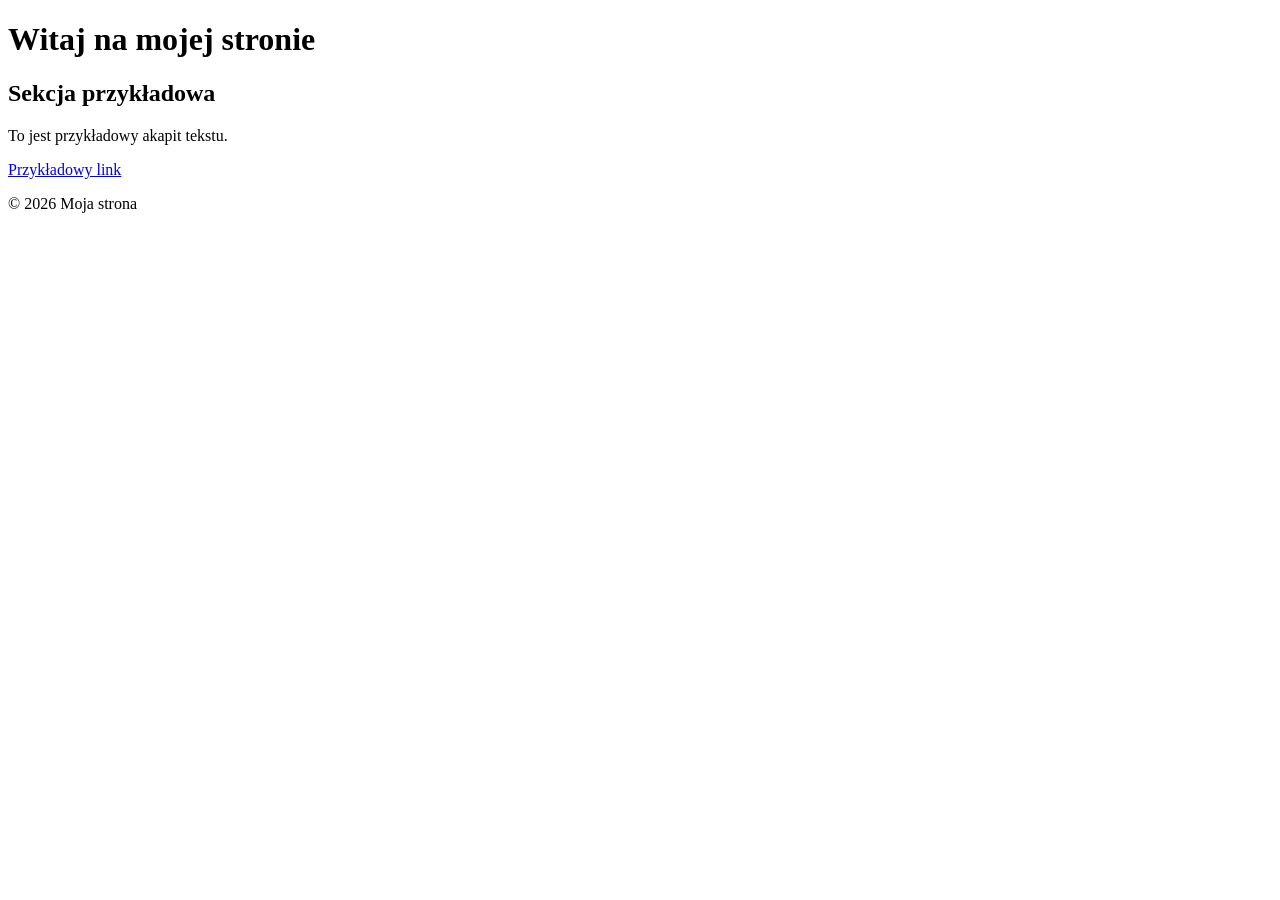
==== commit fcf4a091: "Add files via upload" ====
--- a/index.html
+++ b/index.html
@@ -3,79 +3,24 @@
 <head>
   <meta charset="UTF-8">
   <meta name="viewport" content="width=device-width, initial-scale=1.0">
-  <title>Pellet drzewny z dostawą w całej Polsce – Sosnowe Chwile | od 1 790 zł/t</title>
-  <meta name="description" content="Kup certyfikowany pellet drzewny A1 online z dostawą pod dom w całej Polsce. Pellet STANDARD i PREMIUM dostępny już od 1 790 zł/t. Zamów przez WhatsApp lub formularz – dostawa w 2–5 dni roboczych.">
+  <title>Moja pierwsza strona</title>
+  <meta name="description" content="Krótki opis mojej strony.">
+</head>
+<body>
+  <header>
+    <h1>Witaj na mojej stronie</h1>
+  </header>
 
-  <script type="application/ld+json">
-  {
-    "@context": "https://schema.org",
-    "@type": "FAQPage",
-    "mainEntity": [
-      {
-        "@type": "Question",
-        "name": "Jakie jest minimalne zamówienie pelletu?",
-        "acceptedAnswer": {
-          "@type": "Answer",
-          "text": "Minimalne zamówienie to zwykle jedna paleta pelletu (około 1 tona). W przypadku dostaw hurtowych minimalny próg wynosi 5 ton na jedno miejsce rozładunku."
-        }
-      },
-      {
-        "@type": "Question",
-        "name": "Ile trwa dostawa pelletu?",
-        "acceptedAnswer": {
-          "@type": "Answer",
-          "text": "Standardowo od 2 do 5 dni roboczych od potwierdzenia zamówienia. W szczycie sezonu grzewczego zalecamy zamawiać z wyprzedzeniem."
-        }
-      },
-      {
-        "@type": "Question",
-        "name": "Jakie formy płatności są dostępne?",
-        "acceptedAnswer": {
-          "@type": "Answer",
-          "text": "Możesz zapłacić przelewem, kartą lub online przez PayPal. Przy zamówieniach hurtowych pobieramy zaliczkę w wysokości 20–40% wartości zamówienia."
-        }
-      },
-      {
-        "@type": "Question",
-        "name": "Czy pellet jest certyfikowany?",
-        "acceptedAnswer": {
-          "@type": "Answer",
-          "text": "Tak – oferujemy wyłącznie pellet drzewny klasy A1, zgodny z normami europejskimi. Charakteryzuje się niską wilgotnością, wysoką kalorycznością i minimalną ilością popiołu."
-        }
-      },
-      {
-        "@type": "Question",
-        "name": "Do jakich województw dostarczacie pellet?",
-        "acceptedAnswer": {
-          "@type": "Answer",
-          "text": "Aktualnie obsługujemy województwo mazowieckie i pomorskie. Jeśli nie ma Twojego regionu na liście, napisz do nas – sprawdzimy możliwości dostawy w Twojej okolicy."
-        }
-      },
-      {
-        "@type": "Question",
-        "name": "Czy mogę zamówić pellet dla firmy lub wspólnoty?",
-        "acceptedAnswer": {
-          "@type": "Answer",
-          "text": "Tak – posiadamy specjalną ofertę hurtową dla firm, wspólnot mieszkaniowych, spółdzielni, hoteli i składów opału. Zamówienia od 5 ton, indywidualna wycena i możliwość planowania dostaw na cały sezon."
-        }
-      },
-      {
-        "@type": "Question",
-        "name": "Jak przebiega zamówienie pelletu krok po kroku?",
-        "acceptedAnswer": {
-          "@type": "Answer",
-          "text": "Wystarczy napisać do nas przez WhatsApp lub wypełnić formularz na stronie. Odezwiemy się w ciągu 24 godzin z potwierdzeniem dostępności, ceną i terminem dostawy."
-        }
-      },
-      {
-        "@type": "Question",
-        "name": "Czym różni się pellet STANDARD A1 od PREMIUM A1?",
-        "acceptedAnswer": {
-          "@type": "Answer",
-          "text": "Oba warianty to pellet klasy A1, jednak PREMIUM A1 wyróżnia się wyższą kalorycznością, śladową ilością popiołu i bardziej jednorodnym składem. STANDARD A1 to świetny wybór dla większości domowych kotłów w dobrej cenie."
-        }
-      }
-    ]
-  }
-  </script>
-</head>+  <main>
+    <section>
+      <h2>Sekcja przykładowa</h2>
+      <p>To jest przykładowy akapit tekstu.</p>
+      <a href="https://example.com">Przykładowy link</a>
+    </section>
+  </main>
+
+  <footer>
+    <p>&copy; 2026 Moja strona</p>
+  </footer>
+</body>
+</html>
